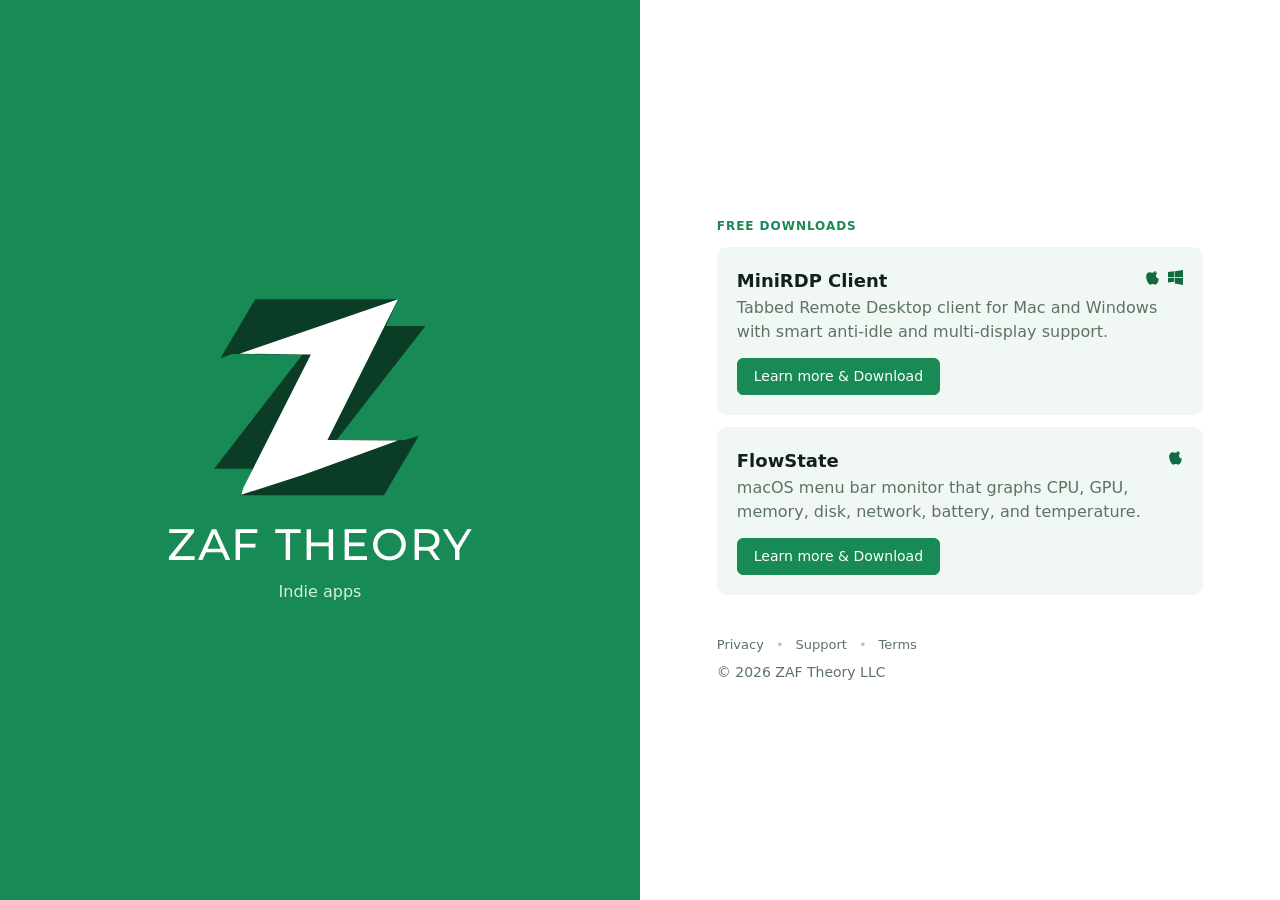
==== index.html @ 4c3cfa2a "feat: add macOS MiniRdp with dual-platform downloads and platform icons" ====
<!DOCTYPE html>
<html lang="en">
<head>
  <meta charset="utf-8">
  <meta name="viewport" content="width=device-width, initial-scale=1">
  <title>ZAF Theory</title>
  <meta name="description" content="ZAF Theory - A small app company.">
  <meta property="og:title" content="ZAF Theory">
  <meta property="og:description" content="Indie apps.">
  <meta property="og:type" content="website">
  <meta property="og:url" content="https://zaftheory.com/">
  <meta name="theme-color" content="#178a55">
  <link rel="icon" href="assets/favicon.svg" type="image/svg+xml">
  <link rel="preconnect" href="https://fonts.googleapis.com">
  <link rel="preconnect" href="https://fonts.gstatic.com" crossorigin>
  <link rel="stylesheet" href="https://fonts.googleapis.com/css2?family=Montserrat:wght@500&display=swap">
  <link rel="stylesheet" href="styles.css">
</head>
<body>
  <aside class="brand">
    <svg class="brand-mark" viewBox="0 0 530 488" aria-hidden="true">
      <polygon fill="#0b3d26" points="109,8 453,8 424,72 519,72 305,347 469,347 503,337 419,480 73,480 103,416 10,416 223,141 54,140 25,150"/>
      <polygon fill="#ffffff" points="71,139 453,8 283,347 453,348 227,430 75,479 81,461 243,141"/>
    </svg>
    <h1 class="brand-name">ZAF THEORY</h1>
    <p class="brand-tagline">Indie apps</p>
  </aside>

  <main>
    <!-- Intro: shown while games/apps are hidden. Keep, shorten, or remove once they're live. 
    <section id="intro">
      <h2 class="caption">In the works</h2>
      <p class="lead">Useful apps for useful people.</p>
      <p class="note">Nothing to download yet.</p>
    </section>
	-->
	
    <!--
      Apps: remove the "hidden" attribute to reveal this section. Copy a <li class="card"> block per app. The button href can be a
      direct file (e.g. a GitHub Releases asset) or a detail page. Use
      "btn" for downloads and "btn btn-outline" for links to a page.
    -->
	<section id="apps">
	  <h2 class="caption">Free downloads</h2>
	  <ul class="cards">
		<li class="card">
		  <div style="display: flex; align-items: center; justify-content: space-between; margin-bottom: 2px;">
		    <h3 style="margin: 0;">MiniRDP Client</h3>
		    <div style="display: flex; gap: 8px; align-items: center; color: var(--emerald-dark);">
		      <span title="macOS"><svg width="15" height="15" viewBox="0 0 170 170" fill="currentColor" aria-hidden="true"><path d="M150.37 130.25c-2.45 5.66-5.35 10.87-8.71 15.66-4.58 6.53-8.33 11.05-11.22 13.56-4.48 4.12-9.28 6.23-14.42 6.35-3.69 0-8.14-1.05-13.32-3.18-5.19-2.12-9.97-3.17-14.34-3.17-4.58 0-9.49 1.05-14.75 3.17-5.26 2.13-9.5 3.24-12.74 3.35-4.35.13-9.16-1.9-14.42-6.08-3.69-3.04-7.69-7.85-12-14.43-6.53-9.98-11.75-21.28-15.66-33.89-3.92-12.61-5.88-24.89-5.88-36.84 0-14.35 3.58-26.31 10.75-35.88 7.17-9.57 16.3-14.47 27.4-14.7 4.89 0 10.43 1.25 16.63 3.76 6.2 2.5 10.23 3.82 12.09 3.96 1.85-.14 6.09-1.52 12.72-4.13 6.64-2.61 12.29-3.76 16.95-3.46 12.61.82 22.84 5.37 30.68 13.66-10.98 6.63-16.35 15.77-16.1 27.42.27 9.13 3.7 16.85 10.29 23.16 6.59 6.31 14.52 10.01 23.8 11.1-2.4 7.29-5.27 14.42-8.62 21.39zm-29.23-112.5c0 7.18-2.61 13.8-7.83 19.86-5.22 6.06-11.76 9.87-19.62 11.43-.87-1.3-1.3-3.04-1.3-5.21 0-7.39 2.72-14.13 8.16-20.22 5.43-6.09 11.96-9.78 19.59-11.08.65 1.74 1 3.48 1 5.22z"/></svg></span>
		      <span title="Windows"><svg width="15" height="15" viewBox="0 0 88 88" fill="currentColor" aria-hidden="true"><path d="M0 12.4L35.7 7.5v33.4H0V12.4zm35.7 32.5H0v28.5l35.7-4.9V44.9zM39.6 6.9L88 0v40.9H39.6V6.9zm48.4 38H39.6v34L88 88V44.9z"/></svg></span>
		    </div>
		  </div>
		  <p>Tabbed Remote Desktop client for Mac and Windows with smart anti-idle and multi-display support.</p>
		  <a class="btn" href="/minirdp.html">Learn more & Download</a>
		</li>
		<li class="card">
		  <div style="display: flex; align-items: center; justify-content: space-between; margin-bottom: 2px;">
		    <h3 style="margin: 0;">FlowState</h3>
		    <div style="display: flex; gap: 8px; align-items: center; color: var(--emerald-dark);">
		      <span title="macOS"><svg width="15" height="15" viewBox="0 0 170 170" fill="currentColor" aria-hidden="true"><path d="M150.37 130.25c-2.45 5.66-5.35 10.87-8.71 15.66-4.58 6.53-8.33 11.05-11.22 13.56-4.48 4.12-9.28 6.23-14.42 6.35-3.69 0-8.14-1.05-13.32-3.18-5.19-2.12-9.97-3.17-14.34-3.17-4.58 0-9.49 1.05-14.75 3.17-5.26 2.13-9.5 3.24-12.74 3.35-4.35.13-9.16-1.9-14.42-6.08-3.69-3.04-7.69-7.85-12-14.43-6.53-9.98-11.75-21.28-15.66-33.89-3.92-12.61-5.88-24.89-5.88-36.84 0-14.35 3.58-26.31 10.75-35.88 7.17-9.57 16.3-14.47 27.4-14.7 4.89 0 10.43 1.25 16.63 3.76 6.2 2.5 10.23 3.82 12.09 3.96 1.85-.14 6.09-1.52 12.72-4.13 6.64-2.61 12.29-3.76 16.95-3.46 12.61.82 22.84 5.37 30.68 13.66-10.98 6.63-16.35 15.77-16.1 27.42.27 9.13 3.7 16.85 10.29 23.16 6.59 6.31 14.52 10.01 23.8 11.1-2.4 7.29-5.27 14.42-8.62 21.39zm-29.23-112.5c0 7.18-2.61 13.8-7.83 19.86-5.22 6.06-11.76 9.87-19.62 11.43-.87-1.3-1.3-3.04-1.3-5.21 0-7.39 2.72-14.13 8.16-20.22 5.43-6.09 11.96-9.78 19.59-11.08.65 1.74 1 3.48 1 5.22z"/></svg></span>
		    </div>
		  </div>
		  <p>macOS menu bar monitor that graphs CPU, GPU, memory, disk, network, battery, and temperature.</p>
		  <a class="btn" href="/flowstate.html">Learn more & Download</a>
		</li>
	  </ul>
	</section>
    <!-- Games: remove the "hidden" attribute to reveal this section. -->
    <section id="games" hidden>
      <h2 class="caption">Games</h2>
      <ul class="cards">
        <li class="card">
          <h3>Game title</h3>
          <p>Short description</p>
          <a class="btn" href="#">Wishlist on Steam</a>
        </li>
      </ul>
    </section>

    <footer>
      <nav class="footer-links">
        <a href="/privacy.html">Privacy</a>
        <span class="sep">&bull;</span>
        <a href="/support.html">Support</a>
        <span class="sep">&bull;</span>
        <a href="/terms.html">Terms</a>
      </nav>
      <p>&copy; 2026 ZAF Theory LLC</p>
    </footer>
  </main>
</body>
</html>
---- styles.css ----
:root {
  --emerald: #178a55;
  --emerald-dark: #116b41;
  --emerald-deep: #0b3d26;
  --emerald-tint: #f1f8f4;
  --on-emerald: #ffffff;
  --on-emerald-muted: #d3f0e0;
  --bg: #ffffff;
  --text: #12201a;
  --text-muted: #5d7267;
  --font-body: system-ui, -apple-system, "Segoe UI", Roboto, sans-serif;
  --font-brand: "Montserrat", var(--font-body);
}

*,
*::before,
*::after {
  box-sizing: border-box;
}

body {
  margin: 0;
  min-height: 100vh;
  display: grid;
  grid-template-columns: minmax(0, 1fr) minmax(0, 1fr);
  align-items: start;
  background: var(--bg);
  color: var(--text);
  font-family: var(--font-body);
  font-size: 16px;
  line-height: 1.5;
}

/* Brand panel */

.brand {
  background: var(--emerald);
  color: var(--on-emerald);
  display: flex;
  flex-direction: column;
  align-items: center;
  justify-content: center;
  text-align: center;
  padding: 48px 24px;
  position: sticky;
  top: 0;
  height: 100vh;
  max-height: 100vh;
  align-self: start;
  box-sizing: border-box;
}

.brand-mark {
  width: min(220px, 40vw);
  height: auto;
}

.brand-name {
  margin: 24px 0 0;
  font-family: var(--font-brand);
  font-weight: 500;
  font-size: clamp(28px, 3.4vw, 44px);
  letter-spacing: 0.04em;
  line-height: 1.05;
}

.brand-tagline {
  margin: 12px 0 0;
  color: var(--on-emerald-muted);
}

/* Content */

main {
  display: flex;
  flex-direction: column;
  justify-content: center;
  gap: 40px;
  padding: 48px clamp(24px, 6vw, 80px);
  max-width: 640px;
  width: 100%;
  min-height: 100vh;
  box-sizing: border-box;
}

section[hidden] {
  display: none;
}

.caption {
  margin: 0 0 12px;
  font-size: 12px;
  font-weight: 600;
  letter-spacing: 0.08em;
  text-transform: uppercase;
  color: var(--emerald);
}

.lead {
  margin: 0;
  font-size: clamp(22px, 2.4vw, 30px);
  font-weight: 600;
  line-height: 1.25;
}

.note {
  margin: 12px 0 0;
  color: var(--text-muted);
}

.cards {
  display: grid;
  gap: 12px;
  margin: 0;
  padding: 0;
  list-style: none;
}

.card {
  background: var(--emerald-tint);
  border-radius: 10px;
  padding: 20px;
}

.card h3 {
  margin: 0;
  font-size: 18px;
  font-weight: 600;
}

.card p {
  margin: 2px 0 14px;
  color: var(--text-muted);
}

.btn {
  display: inline-block;
  padding: 7px 16px;
  border: 1px solid var(--emerald);
  border-radius: 6px;
  background: var(--emerald);
  color: var(--on-emerald);
  font-size: 14px;
  text-decoration: none;
}

.btn:hover {
  background: var(--emerald-dark);
  border-color: var(--emerald-dark);
}

.btn-outline {
  background: transparent;
  color: var(--emerald-dark);
}

.btn-outline:hover {
  background: var(--emerald);
  color: var(--on-emerald);
}

a:focus-visible {
  outline: 2px solid var(--emerald-deep);
  outline-offset: 2px;
}

footer {
  font-size: 14px;
  color: var(--text-muted);
}

footer p {
  margin: 0;
}

footer a {
  color: var(--emerald-dark);
}

/* Document & Subpage Layouts */

.page-content,
.product-page {
  display: flex;
  flex-direction: column;
  justify-content: flex-start;
  gap: 28px;
  min-height: 100vh;
}


.back-link {
  display: inline-flex;
  align-items: center;
  gap: 6px;
  color: var(--text-muted);
  text-decoration: none;
  font-size: 14px;
  font-weight: 500;
  transition: color 0.15s ease;
  margin-bottom: 12px;
}

.back-link:hover {
  color: var(--emerald);
}

.badge {
  display: inline-block;
  background: var(--emerald-tint);
  color: var(--emerald-dark);
  font-size: 13px;
  font-weight: 600;
  padding: 4px 10px;
  border-radius: 4px;
  margin-bottom: 10px;
}

.action-box {
  background: var(--emerald-tint);
  border: 1px solid #d3e8dc;
  padding: 24px;
  border-radius: 8px;
  display: flex;
  flex-direction: column;
  gap: 12px;
}

.legal-section {
  display: flex;
  flex-direction: column;
  gap: 8px;
}

.legal-section h3 {
  margin: 0;
  font-size: 18px;
  font-weight: 600;
  color: var(--text);
}

.legal-section p, .legal-section ul {
  margin: 0;
  color: var(--text-muted);
  line-height: 1.6;
}

.legal-section ul {
  padding-left: 20px;
  display: flex;
  flex-direction: column;
  gap: 6px;
}

.legal-section strong {
  color: var(--text);
}

.footer-links {
  display: flex;
  gap: 12px;
  align-items: center;
  margin-bottom: 8px;
  font-size: 13px;
}

.footer-links a {
  color: var(--text-muted);
  text-decoration: none;
}

.footer-links a:hover {
  color: var(--emerald-dark);
  text-decoration: underline;
}

.footer-links .sep {
  color: #c0c0c0;
  user-select: none;
}

/* 404 */

.notfound {
  grid-template-columns: minmax(0, 1fr);
}

.notfound .btn {
  margin-top: 28px;
  background: var(--on-emerald);
  border-color: var(--on-emerald);
  color: var(--emerald-dark);
}

@media (max-width: 720px) {
  body {
    grid-template-columns: minmax(0, 1fr);
    grid-template-rows: auto 1fr;
    align-items: stretch;
  }

  .brand {
    position: static;
    height: auto;
    max-height: none;
    align-self: auto;
    padding: 40px 24px;
  }

  .brand-mark {
    width: 120px;
  }

  .notfound {
    grid-template-rows: 1fr;
  }

  main,
  .page-content,
  .product-page {
    justify-content: flex-start;
    padding: 32px 20px;
    max-width: none;
    min-height: auto;
  }
}
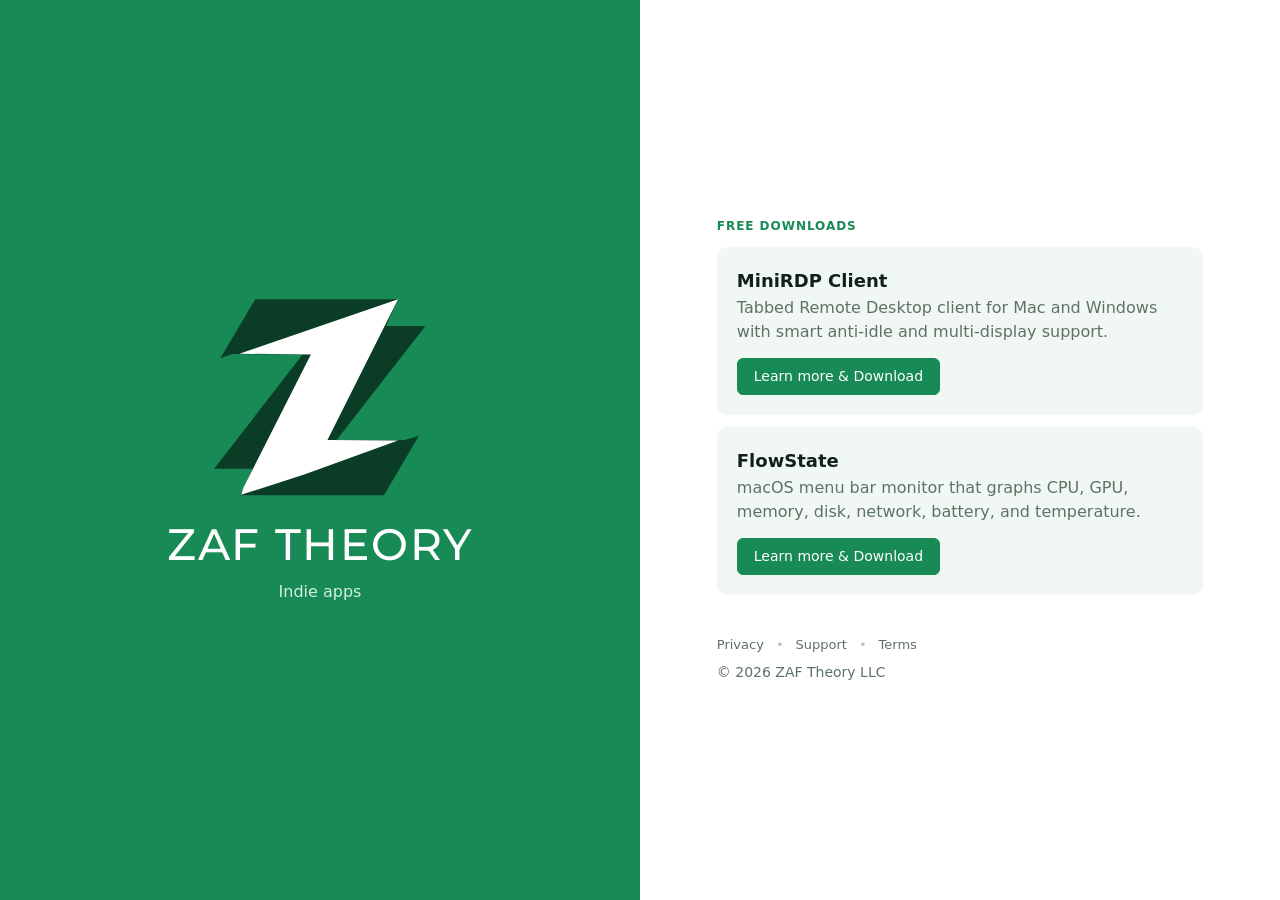
==== commit 33960e9a: "refactor: remove platform logo SVGs in favor of clean typography" ====
--- a/index.html
+++ b/index.html
@@ -44,23 +44,12 @@
 	  <h2 class="caption">Free downloads</h2>
 	  <ul class="cards">
 		<li class="card">
-		  <div style="display: flex; align-items: center; justify-content: space-between; margin-bottom: 2px;">
-		    <h3 style="margin: 0;">MiniRDP Client</h3>
-		    <div style="display: flex; gap: 8px; align-items: center; color: var(--emerald-dark);">
-		      <span title="macOS"><svg width="15" height="15" viewBox="0 0 170 170" fill="currentColor" aria-hidden="true"><path d="M150.37 130.25c-2.45 5.66-5.35 10.87-8.71 15.66-4.58 6.53-8.33 11.05-11.22 13.56-4.48 4.12-9.28 6.23-14.42 6.35-3.69 0-8.14-1.05-13.32-3.18-5.19-2.12-9.97-3.17-14.34-3.17-4.58 0-9.49 1.05-14.75 3.17-5.26 2.13-9.5 3.24-12.74 3.35-4.35.13-9.16-1.9-14.42-6.08-3.69-3.04-7.69-7.85-12-14.43-6.53-9.98-11.75-21.28-15.66-33.89-3.92-12.61-5.88-24.89-5.88-36.84 0-14.35 3.58-26.31 10.75-35.88 7.17-9.57 16.3-14.47 27.4-14.7 4.89 0 10.43 1.25 16.63 3.76 6.2 2.5 10.23 3.82 12.09 3.96 1.85-.14 6.09-1.52 12.72-4.13 6.64-2.61 12.29-3.76 16.95-3.46 12.61.82 22.84 5.37 30.68 13.66-10.98 6.63-16.35 15.77-16.1 27.42.27 9.13 3.7 16.85 10.29 23.16 6.59 6.31 14.52 10.01 23.8 11.1-2.4 7.29-5.27 14.42-8.62 21.39zm-29.23-112.5c0 7.18-2.61 13.8-7.83 19.86-5.22 6.06-11.76 9.87-19.62 11.43-.87-1.3-1.3-3.04-1.3-5.21 0-7.39 2.72-14.13 8.16-20.22 5.43-6.09 11.96-9.78 19.59-11.08.65 1.74 1 3.48 1 5.22z"/></svg></span>
-		      <span title="Windows"><svg width="15" height="15" viewBox="0 0 88 88" fill="currentColor" aria-hidden="true"><path d="M0 12.4L35.7 7.5v33.4H0V12.4zm35.7 32.5H0v28.5l35.7-4.9V44.9zM39.6 6.9L88 0v40.9H39.6V6.9zm48.4 38H39.6v34L88 88V44.9z"/></svg></span>
-		    </div>
-		  </div>
+		  <h3>MiniRDP Client</h3>
 		  <p>Tabbed Remote Desktop client for Mac and Windows with smart anti-idle and multi-display support.</p>
 		  <a class="btn" href="/minirdp.html">Learn more & Download</a>
 		</li>
 		<li class="card">
-		  <div style="display: flex; align-items: center; justify-content: space-between; margin-bottom: 2px;">
-		    <h3 style="margin: 0;">FlowState</h3>
-		    <div style="display: flex; gap: 8px; align-items: center; color: var(--emerald-dark);">
-		      <span title="macOS"><svg width="15" height="15" viewBox="0 0 170 170" fill="currentColor" aria-hidden="true"><path d="M150.37 130.25c-2.45 5.66-5.35 10.87-8.71 15.66-4.58 6.53-8.33 11.05-11.22 13.56-4.48 4.12-9.28 6.23-14.42 6.35-3.69 0-8.14-1.05-13.32-3.18-5.19-2.12-9.97-3.17-14.34-3.17-4.58 0-9.49 1.05-14.75 3.17-5.26 2.13-9.5 3.24-12.74 3.35-4.35.13-9.16-1.9-14.42-6.08-3.69-3.04-7.69-7.85-12-14.43-6.53-9.98-11.75-21.28-15.66-33.89-3.92-12.61-5.88-24.89-5.88-36.84 0-14.35 3.58-26.31 10.75-35.88 7.17-9.57 16.3-14.47 27.4-14.7 4.89 0 10.43 1.25 16.63 3.76 6.2 2.5 10.23 3.82 12.09 3.96 1.85-.14 6.09-1.52 12.72-4.13 6.64-2.61 12.29-3.76 16.95-3.46 12.61.82 22.84 5.37 30.68 13.66-10.98 6.63-16.35 15.77-16.1 27.42.27 9.13 3.7 16.85 10.29 23.16 6.59 6.31 14.52 10.01 23.8 11.1-2.4 7.29-5.27 14.42-8.62 21.39zm-29.23-112.5c0 7.18-2.61 13.8-7.83 19.86-5.22 6.06-11.76 9.87-19.62 11.43-.87-1.3-1.3-3.04-1.3-5.21 0-7.39 2.72-14.13 8.16-20.22 5.43-6.09 11.96-9.78 19.59-11.08.65 1.74 1 3.48 1 5.22z"/></svg></span>
-		    </div>
-		  </div>
+		  <h3>FlowState</h3>
 		  <p>macOS menu bar monitor that graphs CPU, GPU, memory, disk, network, battery, and temperature.</p>
 		  <a class="btn" href="/flowstate.html">Learn more & Download</a>
 		</li>
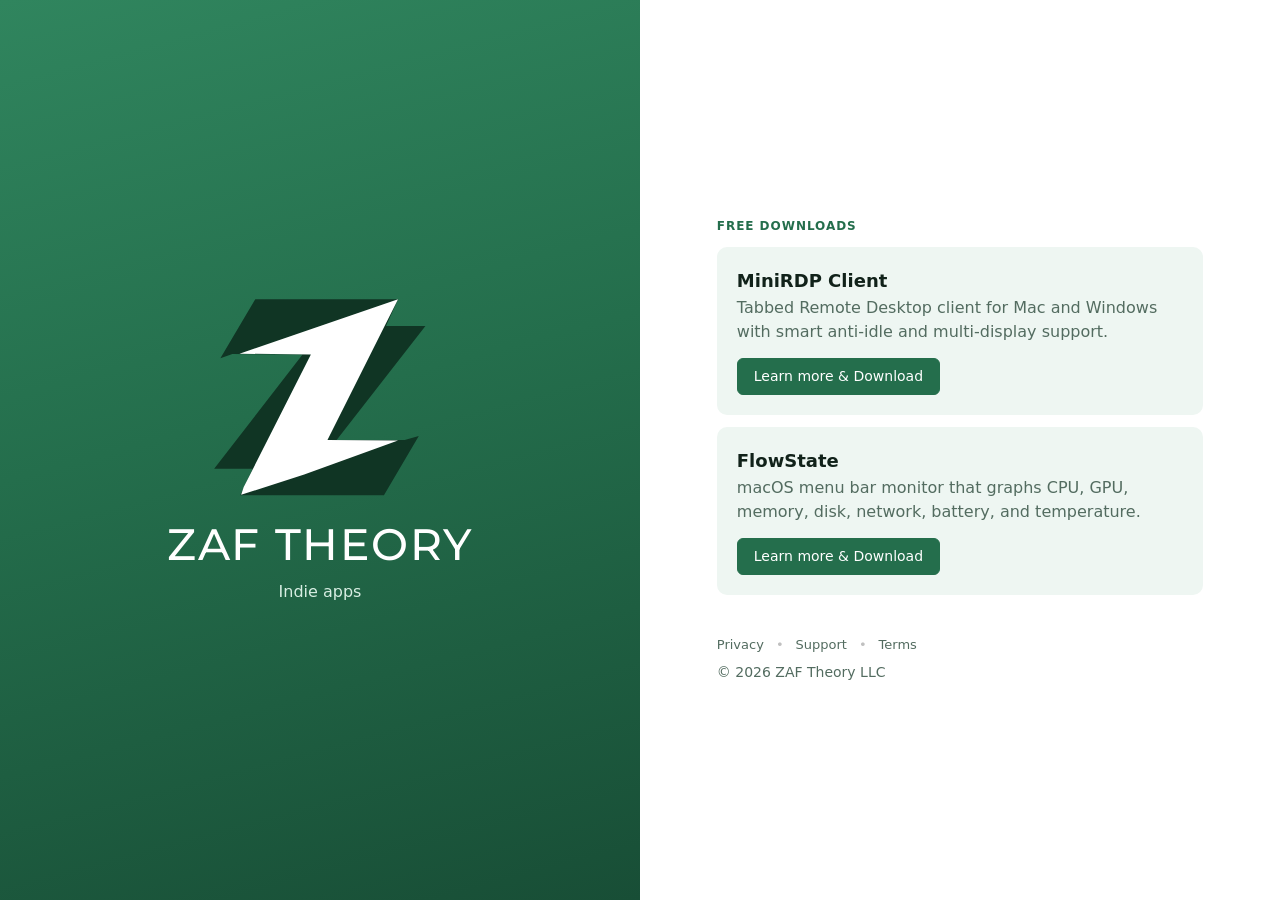
==== commit cc58578d: "Update brand palette to Oak Green Metallic Neo, redesign FlowState download card, and add MiniRDP sc" ====
--- a/index.html
+++ b/index.html
@@ -9,7 +9,7 @@
   <meta property="og:description" content="Indie apps.">
   <meta property="og:type" content="website">
   <meta property="og:url" content="https://zaftheory.com/">
-  <meta name="theme-color" content="#178a55">
+  <meta name="theme-color" content="#246e4c">
   <link rel="icon" href="assets/favicon.svg" type="image/svg+xml">
   <link rel="preconnect" href="https://fonts.googleapis.com">
   <link rel="preconnect" href="https://fonts.gstatic.com" crossorigin>
@@ -19,7 +19,7 @@
 <body>
   <aside class="brand">
     <svg class="brand-mark" viewBox="0 0 530 488" aria-hidden="true">
-      <polygon fill="#0b3d26" points="109,8 453,8 424,72 519,72 305,347 469,347 503,337 419,480 73,480 103,416 10,416 223,141 54,140 25,150"/>
+      <polygon fill="#103524" points="109,8 453,8 424,72 519,72 305,347 469,347 503,337 419,480 73,480 103,416 10,416 223,141 54,140 25,150"/>
       <polygon fill="#ffffff" points="71,139 453,8 283,347 453,348 227,430 75,479 81,461 243,141"/>
     </svg>
     <h1 class="brand-name">ZAF THEORY</h1>
--- a/styles.css
+++ b/styles.css
@@ -1,13 +1,15 @@
 :root {
-  --emerald: #178a55;
-  --emerald-dark: #116b41;
-  --emerald-deep: #0b3d26;
-  --emerald-tint: #f1f8f4;
+  /* Porsche Oak Green Metallic Neo (Lifted & Sunlit) */
+  --emerald: #246e4c;
+  --emerald-dark: #1b553a;
+  --emerald-deep: #103524;
+  --emerald-tint: #eef6f2;
+  --emerald-border: #c6ded2;
   --on-emerald: #ffffff;
-  --on-emerald-muted: #d3f0e0;
+  --on-emerald-muted: #d8eee3;
   --bg: #ffffff;
-  --text: #12201a;
-  --text-muted: #5d7267;
+  --text: #11221a;
+  --text-muted: #536c60;
   --font-body: system-ui, -apple-system, "Segoe UI", Roboto, sans-serif;
   --font-brand: "Montserrat", var(--font-body);
 }
@@ -35,6 +37,7 @@
 
 .brand {
   background: var(--emerald);
+  background: linear-gradient(165deg, #30855e 0%, #246e4c 45%, #184e36 100%);
   color: var(--on-emerald);
   display: flex;
   flex-direction: column;
@@ -218,7 +221,7 @@
 
 .action-box {
   background: var(--emerald-tint);
-  border: 1px solid #d3e8dc;
+  border: 1px solid var(--emerald-border, #d2ded7);
   padding: 24px;
   border-radius: 8px;
   display: flex;
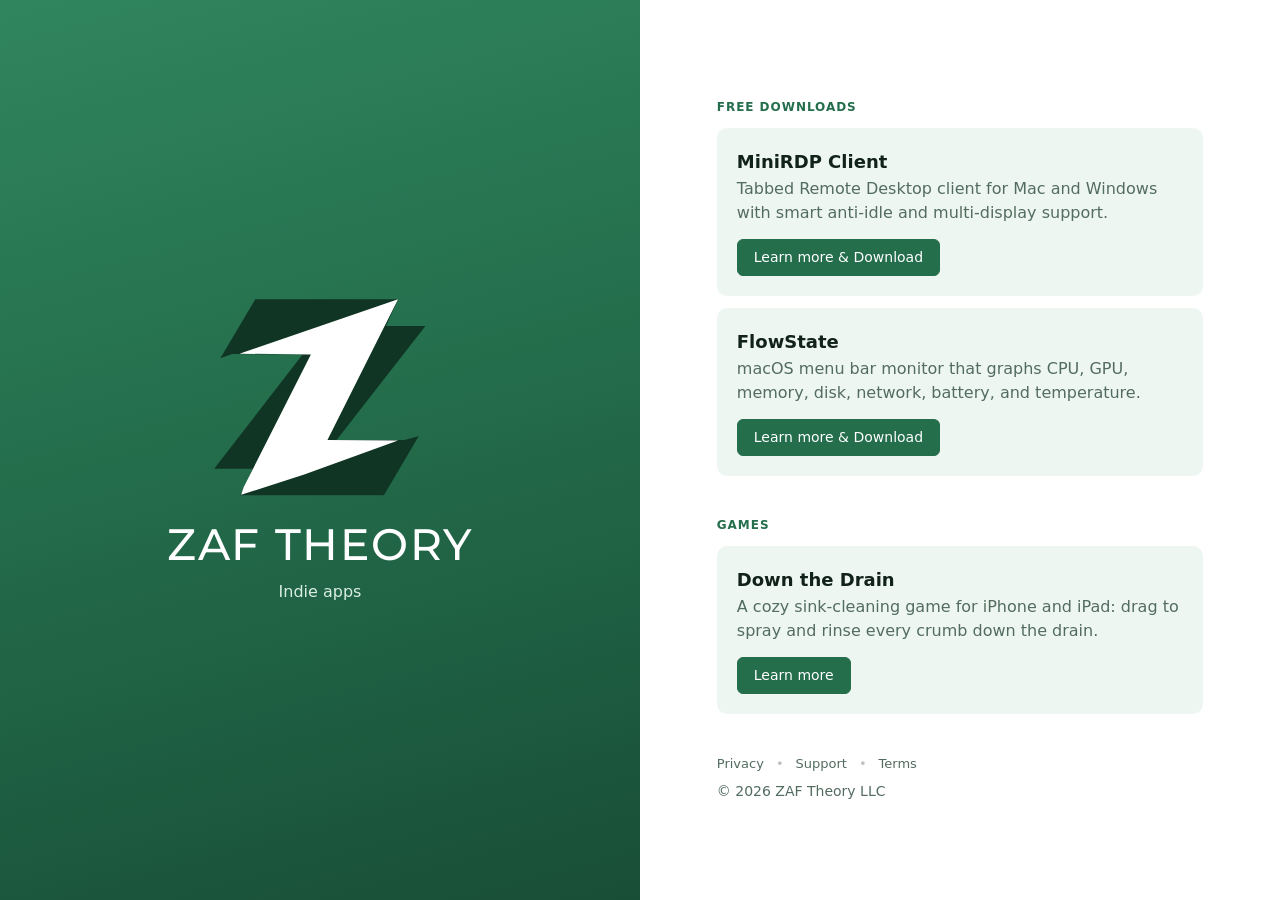
==== commit f3c9367c: "Down the Drain page, and its card under Games on the home page The game's page in the style of the o" ====
--- a/index.html
+++ b/index.html
@@ -55,14 +55,13 @@
 		</li>
 	  </ul>
 	</section>
-    <!-- Games: remove the "hidden" attribute to reveal this section. -->
-    <section id="games" hidden>
+    <section id="games">
       <h2 class="caption">Games</h2>
       <ul class="cards">
         <li class="card">
-          <h3>Game title</h3>
-          <p>Short description</p>
-          <a class="btn" href="#">Wishlist on Steam</a>
+          <h3>Down the Drain</h3>
+          <p>A cozy sink-cleaning game for iPhone and iPad: drag to spray and rinse every crumb down the drain.</p>
+          <a class="btn" href="/downthedrain.html">Learn more</a>
         </li>
       </ul>
     </section>
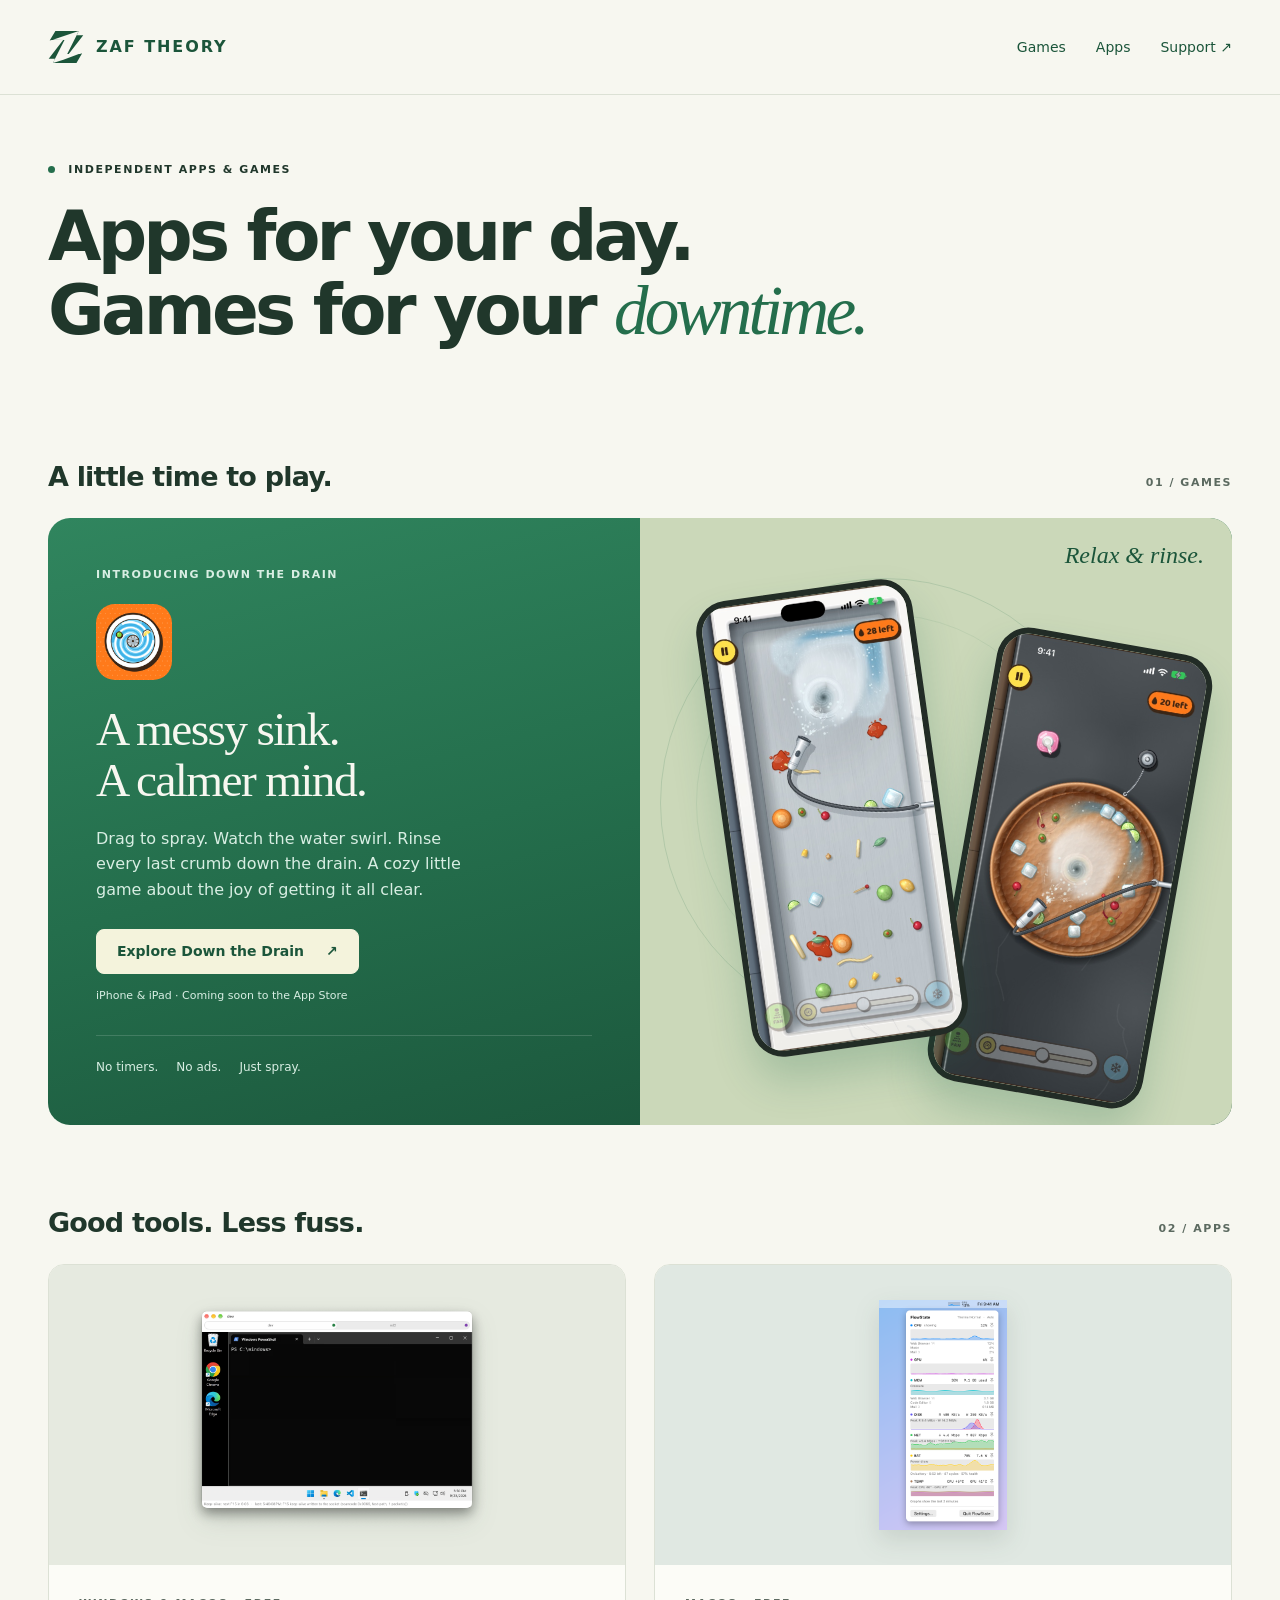
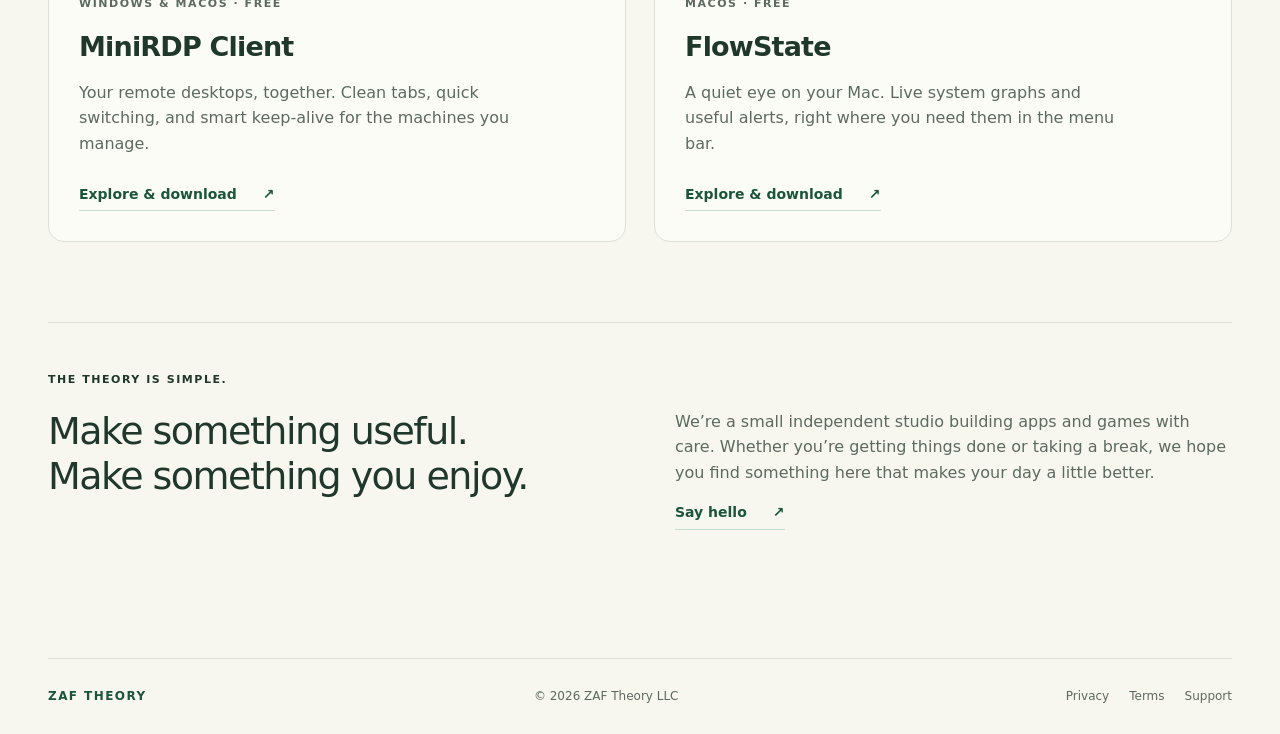
==== commit b176af95: "Redesign site and feature Down the Drain" ====
--- a/index.html
+++ b/index.html
@@ -1,81 +1,76 @@
 <!DOCTYPE html>
 <html lang="en">
 <head>
-  <meta charset="utf-8">
-  <meta name="viewport" content="width=device-width, initial-scale=1">
-  <title>ZAF Theory</title>
-  <meta name="description" content="ZAF Theory - A small app company.">
-  <meta property="og:title" content="ZAF Theory">
-  <meta property="og:description" content="Indie apps.">
-  <meta property="og:type" content="website">
-  <meta property="og:url" content="https://zaftheory.com/">
-  <meta name="theme-color" content="#246e4c">
-  <link rel="icon" href="assets/favicon.svg" type="image/svg+xml">
-  <link rel="preconnect" href="https://fonts.googleapis.com">
-  <link rel="preconnect" href="https://fonts.gstatic.com" crossorigin>
-  <link rel="stylesheet" href="https://fonts.googleapis.com/css2?family=Montserrat:wght@500&display=swap">
-  <link rel="stylesheet" href="styles.css">
+<meta charset="utf-8">
+<meta name="viewport" content="width=device-width, initial-scale=1">
+<title>ZAF Theory — Apps for your day. Games for your downtime.</title>
+<meta name="description" content="Independent apps and games from ZAF Theory. Discover Down the Drain, MiniRDP Client, and FlowState.">
+<meta property="og:title" content="ZAF Theory — Independent apps & games">
+<meta property="og:description" content="Apps for your day. Games for your downtime.">
+<meta property="og:type" content="website">
+<meta property="og:url" content="https://zaftheory.com/">
+<meta name="theme-color" content="#246e4c">
+<link rel="icon" href="assets/favicon.svg" type="image/svg+xml">
+<link rel="stylesheet" href="styles.css">
 </head>
-<body>
-  <aside class="brand">
-    <svg class="brand-mark" viewBox="0 0 530 488" aria-hidden="true">
-      <polygon fill="#103524" points="109,8 453,8 424,72 519,72 305,347 469,347 503,337 419,480 73,480 103,416 10,416 223,141 54,140 25,150"/>
-      <polygon fill="#ffffff" points="71,139 453,8 283,347 453,348 227,430 75,479 81,461 243,141"/>
-    </svg>
-    <h1 class="brand-name">ZAF THEORY</h1>
-    <p class="brand-tagline">Indie apps</p>
-  </aside>
-
-  <main>
-    <!-- Intro: shown while games/apps are hidden. Keep, shorten, or remove once they're live. 
-    <section id="intro">
-      <h2 class="caption">In the works</h2>
-      <p class="lead">Useful apps for useful people.</p>
-      <p class="note">Nothing to download yet.</p>
-    </section>
-	-->
-	
-    <!--
-      Apps: remove the "hidden" attribute to reveal this section. Copy a <li class="card"> block per app. The button href can be a
-      direct file (e.g. a GitHub Releases asset) or a detail page. Use
-      "btn" for downloads and "btn btn-outline" for links to a page.
-    -->
-	<section id="apps">
-	  <h2 class="caption">Free downloads</h2>
-	  <ul class="cards">
-		<li class="card">
-		  <h3>MiniRDP Client</h3>
-		  <p>Tabbed Remote Desktop client for Mac and Windows with smart anti-idle and multi-display support.</p>
-		  <a class="btn" href="/minirdp.html">Learn more & Download</a>
-		</li>
-		<li class="card">
-		  <h3>FlowState</h3>
-		  <p>macOS menu bar monitor that graphs CPU, GPU, memory, disk, network, battery, and temperature.</p>
-		  <a class="btn" href="/flowstate.html">Learn more & Download</a>
-		</li>
-	  </ul>
-	</section>
-    <section id="games">
-      <h2 class="caption">Games</h2>
-      <ul class="cards">
-        <li class="card">
-          <h3>Down the Drain</h3>
-          <p>A cozy sink-cleaning game for iPhone and iPad: drag to spray and rinse every crumb down the drain.</p>
-          <a class="btn" href="/downthedrain.html">Learn more</a>
-        </li>
-      </ul>
-    </section>
-
-    <footer>
-      <nav class="footer-links">
-        <a href="/privacy.html">Privacy</a>
-        <span class="sep">&bull;</span>
-        <a href="/support.html">Support</a>
-        <span class="sep">&bull;</span>
-        <a href="/terms.html">Terms</a>
-      </nav>
-      <p>&copy; 2026 ZAF Theory LLC</p>
-    </footer>
-  </main>
-</body>
-</html>
+<body class="home-page">
+<a class="skip-link" href="#main">Skip to content</a>
+<header class="site-header">
+<a class="site-brand" href="/" aria-label="ZAF Theory home"><svg viewBox="0 0 530 488" aria-hidden="true"><polygon fill="currentColor" points="109,8 453,8 424,72 519,72 305,347 469,347 503,337 419,480 73,480 103,416 10,416 223,141 54,140 25,150"/><polygon fill="#f7f7f0" points="71,139 453,8 283,347 453,348 227,430 75,479 81,461 243,141"/></svg><span>ZAF THEORY</span></a>
+<nav aria-label="Main navigation"><a href="/#games">Games</a><a href="/#apps">Apps</a><a href="/support.html">Support <span aria-hidden="true">↗</span></a>
+</nav>
+</header>
+<main id="main" class="home-content">
+<section class="studio-intro" aria-labelledby="intro-title">
+<p class="eyebrow"><span class="status-dot"></span> Independent apps &amp; games</p>
+<h1 id="intro-title">Apps for your day.<br>Games for your <em>downtime.</em></h1>
+</section>
+<section id="games" aria-labelledby="games-title">
+<div class="section-heading">
+<h2 id="games-title">A little time to play.</h2><span class="eyebrow">01 / Games</span>
+</div>
+<article class="featured-game">
+<div class="featured-copy">
+<p class="eyebrow">Introducing Down the Drain</p><img class="game-icon" src="assets/downthedrain/icon.png" alt="" width="76" height="76">
+<h3>A messy sink.<br>A calmer mind.</h3>
+<p>Drag to spray. Watch the water swirl. Rinse every last crumb down the drain. A cozy little game about the joy of getting it all clear.</p><a class="btn btn-light" href="/downthedrain.html">Explore Down the Drain <span aria-hidden="true">↗</span></a>
+<p class="availability">iPhone &amp; iPad · Coming soon to the App Store</p>
+<div class="game-promises"><span>No timers.</span><span>No ads.</span><span>Just spray.</span>
+</div>
+</div>
+<a class="featured-art" href="/downthedrain.html" aria-label="Explore Down the Drain"><span class="art-orbit" aria-hidden="true"></span><img class="phone phone-back" src="assets/downthedrain/bar-sink.jpg" alt="" width="600" height="1304"><img class="phone phone-front" src="assets/downthedrain/kitchen.jpg" alt="Down the Drain gameplay: water carries colorful scraps toward the kitchen sink drain" width="600" height="1304"><span class="art-label" aria-hidden="true">Relax &amp; rinse.</span></a>
+</article>
+</section>
+<section id="apps" aria-labelledby="apps-title">
+<div class="section-heading">
+<h2 id="apps-title">Good tools. Less fuss.</h2><span class="eyebrow">02 / Apps</span>
+</div>
+<div class="app-grid">
+<article class="app-card"><a class="app-preview rdp-preview" href="/minirdp.html" aria-label="Explore MiniRDP Client"><img src="assets/minirdp/tabbed-sessions.png" alt="MiniRDP Client with multiple remote desktops organized in tabs" loading="lazy"></a>
+<div class="app-card-copy">
+<p class="eyebrow">Windows &amp; macOS · Free</p>
+<h3>MiniRDP Client</h3>
+<p>Your remote desktops, together. Clean tabs, quick switching, and smart keep-alive for the machines you manage.</p><a class="text-link" href="/minirdp.html">Explore &amp; download <span aria-hidden="true">↗</span></a>
+</div>
+</article>
+<article class="app-card"><a class="app-preview flow-preview" href="/flowstate.html" aria-label="Explore FlowState"><img src="assets/flowstate/everyday-light.png" alt="FlowState menu bar monitor with graphs for CPU, memory, network, and battery" loading="lazy"></a>
+<div class="app-card-copy">
+<p class="eyebrow">macOS · Free</p>
+<h3>FlowState</h3>
+<p>A quiet eye on your Mac. Live system graphs and useful alerts, right where you need them in the menu bar.</p><a class="text-link" href="/flowstate.html">Explore &amp; download <span aria-hidden="true">↗</span></a>
+</div>
+</article>
+</div>
+</section>
+<section class="studio-note" aria-labelledby="studio-title">
+<p class="eyebrow">The theory is simple.</p>
+<h2 id="studio-title">Make something useful.<br>Make something you enjoy.</h2>
+<p>We’re a small independent studio building apps and games with care. Whether you’re getting things done or taking a break, we hope you find something here that makes your day a little better.</p><a class="text-link" href="/support.html">Say hello <span aria-hidden="true">↗</span></a>
+</section>
+<footer class="site-footer"><a class="footer-wordmark" href="/">ZAF THEORY</a>
+<p>© 2026 ZAF Theory LLC</p>
+<nav class="footer-links" aria-label="Footer"><a href="/privacy.html">Privacy</a><a href="/terms.html">Terms</a><a href="/support.html">Support</a>
+</nav>
+</footer>
+</main>
+</body></html>
--- a/styles.css
+++ b/styles.css
@@ -1,329 +1,1107 @@
 :root {
-  /* Porsche Oak Green Metallic Neo (Lifted & Sunlit) */
-  --emerald: #246e4c;
-  --emerald-dark: #1b553a;
-  --emerald-deep: #103524;
-  --emerald-tint: #eef6f2;
-  --emerald-border: #c6ded2;
-  --on-emerald: #ffffff;
-  --on-emerald-muted: #d8eee3;
-  --bg: #ffffff;
-  --text: #11221a;
-  --text-muted: #536c60;
-  --font-body: system-ui, -apple-system, "Segoe UI", Roboto, sans-serif;
-  --font-brand: "Montserrat", var(--font-body);
-}
-
-*,
-*::before,
-*::after {
-  box-sizing: border-box;
+  --emerald:#246e4c;
+  --emerald-dark:#1b553a;
+  --emerald-deep:#103524;
+  --emerald-tint:#eef6f2;
+  --emerald-border:#c6ded2;
+  --on-emerald:#fff;
+  --bg:#f7f7f0;
+  --text:#20372b;
+  --text-muted:#5c6a60;
+  --line:#dce1d5;
+  --font-body:"Segoe UI",system-ui,-apple-system,sans-serif;
+}
+
+*,*::before,*::after {
+  box-sizing:border-box;
+}
+
+html {
+  scroll-behavior:smooth;
+  scroll-padding-top:30px;
 }
 
 body {
-  margin: 0;
-  min-height: 100vh;
-  display: grid;
-  grid-template-columns: minmax(0, 1fr) minmax(0, 1fr);
-  align-items: start;
-  background: var(--bg);
-  color: var(--text);
-  font-family: var(--font-body);
-  font-size: 16px;
-  line-height: 1.5;
-}
-
-/* Brand panel */
-
-.brand {
-  background: var(--emerald);
-  background: linear-gradient(165deg, #30855e 0%, #246e4c 45%, #184e36 100%);
-  color: var(--on-emerald);
-  display: flex;
-  flex-direction: column;
-  align-items: center;
-  justify-content: center;
-  text-align: center;
-  padding: 48px 24px;
-  position: sticky;
-  top: 0;
-  height: 100vh;
-  max-height: 100vh;
-  align-self: start;
-  box-sizing: border-box;
-}
-
-.brand-mark {
-  width: min(220px, 40vw);
-  height: auto;
-}
-
-.brand-name {
-  margin: 24px 0 0;
-  font-family: var(--font-brand);
-  font-weight: 500;
-  font-size: clamp(28px, 3.4vw, 44px);
-  letter-spacing: 0.04em;
-  line-height: 1.05;
-}
-
-.brand-tagline {
-  margin: 12px 0 0;
-  color: var(--on-emerald-muted);
-}
-
-/* Content */
+  margin:0;
+  background:var(--bg);
+  color:var(--text);
+  font:16px/1.6 var(--font-body);
+}
+
+img {
+  max-width:100%;
+}
+
+a {
+  color:var(--emerald-dark);
+  text-underline-offset:4px;
+}
+
+a:focus-visible,summary:focus-visible {
+  outline:3px solid #b66828;
+  outline-offset:5px;
+}
+
+::selection {
+  background:#d4e3cb;
+  color:#103524;
+}
+
+section[hidden] {
+  display:none;
+}
+
+h1,h2,h3,p {
+  margin-top:0;
+}
+
+.skip-link {
+  position:absolute;
+  top:-100px;
+  left:20px;
+  padding:12px 20px;
+  z-index:10;
+  background:var(--emerald);
+  color:white;
+}
+
+.skip-link:focus {
+  top:12px;
+}
+
+.site-header {
+  max-width:1280px;
+  margin:auto;
+  padding:29px 48px;
+  display:flex;
+  align-items:center;
+  justify-content:space-between;
+  gap:24px;
+  border-bottom:1px solid var(--line);
+}
+
+.site-brand {
+  display:inline-flex;
+  align-items:center;
+  gap:12px;
+  text-decoration:none;
+  color:var(--emerald-dark);
+}
+
+.site-brand svg {
+  width:36px;
+  height:36px;
+}
+
+.site-brand span,.footer-wordmark {
+  font-size:16px;
+  font-weight:750;
+  letter-spacing:.12em;
+}
+
+.site-header nav {
+  display:flex;
+  gap:30px;
+}
+
+.site-header nav a {
+  font-size:14px;
+  text-decoration:none;
+}
+
+.site-header nav a:hover {
+  text-decoration:underline;
+}
 
 main {
-  display: flex;
-  flex-direction: column;
-  justify-content: center;
-  gap: 40px;
-  padding: 48px clamp(24px, 6vw, 80px);
-  max-width: 640px;
-  width: 100%;
-  min-height: 100vh;
-  box-sizing: border-box;
-}
-
-section[hidden] {
-  display: none;
+  width:min(100% - 96px,1184px);
+  margin:auto;
+}
+
+.home-content {
+  display:flex;
+  flex-direction:column;
+  gap:80px;
+}
+
+.studio-intro {
+  padding-top:66px;
+}
+
+.eyebrow,.caption {
+  font-size:11px;
+  letter-spacing:.14em;
+  text-transform:uppercase;
+  font-weight:650;
+}
+
+.eyebrow {
+  margin:0 0 20px;
+}
+
+.status-dot {
+  display:inline-block;
+  width:7px;
+  height:7px;
+  background:var(--emerald);
+  border-radius:50%;
+  margin-right:8px;
+}
+
+.studio-intro h1 {
+  font-size:clamp(42px,5.4vw,74px);
+  line-height:1.08;
+  font-weight:550;
+  letter-spacing:-.055em;
+  margin:0 0 30px;
+}
+
+.studio-intro h1 em {
+  font-family:Georgia,serif;
+  font-weight:400;
+  color:var(--emerald);
+}
+
+.intro-bottom {
+  display:flex;
+  justify-content:space-between;
+  gap:24px;
+  align-items:end;
+}
+
+.intro-bottom p {
+  color:var(--text-muted);
+  margin:0;
+  font-size:17px;
+}
+
+.text-link {
+  display:inline-flex;
+  gap:26px;
+  align-items:center;
+  text-decoration:none;
+  font-size:14px;
+  font-weight:650;
+  padding-bottom:5px;
+  border-bottom:1px solid var(--emerald-border);
+}
+
+.text-link:hover {
+  border-color:var(--emerald);
+}
+
+.text-link span,.btn span {
+  transition:transform .2s;
+}
+
+.text-link:hover span,.btn:hover span {
+  transform:translate(2px,-2px);
+}
+
+.section-heading {
+  display:flex;
+  justify-content:space-between;
+  align-items:baseline;
+  gap:20px;
+  margin-bottom:24px;
+}
+
+.section-heading h2 {
+  font-size:27px;
+  line-height:1.3;
+  letter-spacing:-.03em;
+  font-weight:550;
+  margin:0;
+}
+
+.section-heading .eyebrow {
+  margin:0;
+  color:var(--text-muted);
+  white-space:nowrap;
+}
+
+.featured-game {
+  display:grid;
+  grid-template-columns:1fr 1fr;
+  background:linear-gradient(165deg, #30855e 0%, #246e4c 45%, #184e36 100%);
+  border-radius:22px;
+  overflow:hidden;
+  color:#f7f7f0;
+}
+
+.featured-copy {
+  padding:48px;
+  display:flex;
+  flex-direction:column;
+  align-items:start;
+}
+
+.featured-copy .eyebrow {
+  color:#d8eee3;
+}
+
+.game-icon {
+  border-radius:19px;
+  margin-bottom:24px;
+}
+
+.featured-copy h3 {
+  font:400 clamp(35px,3.7vw,50px)/1.08 Georgia,serif;
+  letter-spacing:-.035em;
+  margin-bottom:20px;
+}
+
+.featured-copy>p:not(.eyebrow):not(.availability) {
+  max-width:370px;
+  color:#d8eee3;
+  font-size:16px;
+}
+
+.btn {
+  display:inline-flex;
+  align-items:center;
+  justify-content:center;
+  gap:22px;
+  border:1px solid var(--emerald-dark);
+  border-radius:8px;
+  padding:12px 20px;
+  background:var(--emerald);
+  color:white;
+  text-decoration:none;
+  font-size:14px;
+  font-weight:600;
+  line-height:1.4;
+}
+
+.btn:hover {
+  background:var(--emerald-dark);
+  border-color:var(--emerald-dark);
+}
+
+.btn-light {
+  background:#f4f3dc;
+  color:var(--emerald-dark);
+  border-color:#f4f3dc;
+  margin-top:10px;
+}
+
+.btn-light:hover {
+  background:#e3e8c9;
+  border-color:#e3e8c9;
+}
+
+.btn-outline {
+  color:var(--emerald-dark);
+  background:transparent;
+}
+
+.btn-outline:hover {
+  background:var(--emerald-tint);
+}
+
+.availability {
+  font-size:11px;
+  color:#d8eee3;
+  margin:13px 0 30px;
+}
+
+.game-promises {
+  display:flex;
+  gap:18px;
+  border-top:1px solid #ffffff26;
+  padding-top:22px;
+  margin-top:auto;
+  width:100%;
+  font-size:12px;
+  color:#d8eee3;
+}
+
+.featured-art {
+  min-height:580px;
+  position:relative;
+  overflow:hidden;
+  display:block;
+  background:#cbd8b9;
+}
+
+.art-orbit {
+  position:absolute;
+  width:450px;
+  height:450px;
+  border:1px solid #246e4c26;
+  border-radius:50%;
+  top:60px;
+  left:20px;
+}
+
+.art-orbit::after {
+  content:"";
+  position:absolute;
+  inset:35px;
+  border:1px solid #246e4c15;
+  border-radius:50%;
+}
+
+.phone {
+  position:absolute;
+  width:218px;
+  height:auto;
+  border:6px solid #222c26;
+  border-radius:32px;
+  box-shadow:0 24px 40px #246e4c3b;
+}
+
+.phone-front {
+  left:14%;
+  top:70px;
+  transform:rotate(-8deg);
+}
+
+.phone-back {
+  right:9%;
+  top:120px;
+  transform:rotate(10deg);
+}
+
+.art-label {
+  position:absolute;
+  bottom:24px;
+  right:28px;
+  color:var(--emerald-dark);
+  font:italic 24px Georgia,serif;
+}
+
+.app-grid {
+  display:grid;
+  grid-template-columns:1fr 1fr;
+  gap:28px;
+}
+
+.app-card {
+  border:1px solid var(--line);
+  border-radius:16px;
+  overflow:hidden;
+  background:#fcfcf7;
+}
+
+.app-preview {
+  display:flex;
+  height:300px;
+  padding:35px;
+  justify-content:center;
+  align-items:center;
+  overflow:hidden;
+}
+
+.rdp-preview {
+  background:#e6eae0;
+}
+
+.flow-preview {
+  background:#e0e8e2;
+}
+
+.app-preview img {
+  max-height:100%;
+  object-fit:contain;
+  filter:drop-shadow(0 10px 12px #20372b20);
+  transition:transform .25s;
+}
+
+.app-preview:hover img {
+  transform:translateY(-4px);
+}
+
+.app-card-copy {
+  padding:30px;
+}
+
+.app-card-copy .eyebrow {
+  color:var(--text-muted);
+  margin-bottom:12px;
+}
+
+.app-card h3 {
+  font-size:27px;
+  font-weight:550;
+  letter-spacing:-.03em;
+  margin-bottom:12px;
+}
+
+.app-card p:not(.eyebrow) {
+  color:var(--text-muted);
+  max-width:440px;
+  margin-bottom:24px;
+}
+
+.studio-note {
+  padding:48px 0;
+  border-top:1px solid var(--line);
+  display:grid;
+  grid-template-columns:1fr 1fr;
+  column-gap:70px;
+  align-items:start;
+}
+
+.studio-note .eyebrow {
+  grid-column:1/-1;
+}
+
+.studio-note h2 {
+  grid-row:span 2;
+  font-size:clamp(27px,3vw,38px);
+  line-height:1.2;
+  letter-spacing:-.04em;
+  font-weight:500;
+  margin:0;
+}
+
+.studio-note>p:not(.eyebrow) {
+  color:var(--text-muted);
+}
+
+.studio-note .text-link {
+  justify-self:start;
+}
+
+footer {
+  color:var(--text-muted);
+  font-size:12px;
+  border-top:1px solid var(--line);
+  padding:28px 0;
+}
+
+.site-footer {
+  display:flex;
+  justify-content:space-between;
+  align-items:center;
+  gap:20px;
+}
+
+.footer-wordmark {
+  font-size:12px;
+  text-decoration:none;
+}
+
+footer p {
+  margin:0;
+}
+
+.footer-links {
+  display:flex;
+  gap:20px;
+  flex-wrap:wrap;
+  margin:0 0 12px;
+}
+
+.site-footer .footer-links {
+  margin:0;
+}
+
+.footer-links a {
+  color:var(--text-muted);
+  text-decoration:none;
+}
+
+.footer-links a:hover {
+  color:var(--emerald-dark);
+  text-decoration:underline;
+}
+
+.sep {
+  display:none;
+}
+
+/* Shared product and information pages */
+.product-page,.page-content {
+  display:flex;
+  flex-direction:column;
+  gap:40px;
+  padding-top:48px;
+}
+
+.product-page {
+  max-width:1000px;
+}
+
+.page-content {
+  max-width:760px;
+  gap:32px;
+}
+
+.back-link {
+  display:inline-flex;
+  color:var(--text-muted);
+  font-size:13px;
+  text-decoration:none;
+  margin-bottom:24px;
+}
+
+.back-link:hover {
+  color:var(--emerald);
+}
+
+.lead {
+  font-size:clamp(36px,5vw,60px);
+  line-height:1.1;
+  letter-spacing:-.04em;
+  font-weight:550;
+  margin-bottom:16px;
+}
+
+.note {
+  color:var(--text-muted);
+  margin:12px 0 0;
 }
 
 .caption {
-  margin: 0 0 12px;
-  font-size: 12px;
-  font-weight: 600;
-  letter-spacing: 0.08em;
-  text-transform: uppercase;
-  color: var(--emerald);
-}
-
-.lead {
-  margin: 0;
-  font-size: clamp(22px, 2.4vw, 30px);
-  font-weight: 600;
-  line-height: 1.25;
-}
-
-.note {
-  margin: 12px 0 0;
-  color: var(--text-muted);
-}
-
-.cards {
-  display: grid;
-  gap: 12px;
-  margin: 0;
-  padding: 0;
-  list-style: none;
-}
-
-.card {
-  background: var(--emerald-tint);
-  border-radius: 10px;
-  padding: 20px;
-}
-
-.card h3 {
-  margin: 0;
-  font-size: 18px;
-  font-weight: 600;
-}
-
-.card p {
-  margin: 2px 0 14px;
-  color: var(--text-muted);
-}
-
-.btn {
-  display: inline-block;
-  padding: 7px 16px;
-  border: 1px solid var(--emerald);
-  border-radius: 6px;
-  background: var(--emerald);
-  color: var(--on-emerald);
-  font-size: 14px;
-  text-decoration: none;
-}
-
-.btn:hover {
-  background: var(--emerald-dark);
-  border-color: var(--emerald-dark);
-}
-
-.btn-outline {
-  background: transparent;
-  color: var(--emerald-dark);
-}
-
-.btn-outline:hover {
-  background: var(--emerald);
-  color: var(--on-emerald);
-}
-
-a:focus-visible {
-  outline: 2px solid var(--emerald-deep);
-  outline-offset: 2px;
-}
-
-footer {
-  font-size: 14px;
-  color: var(--text-muted);
-}
-
-footer p {
-  margin: 0;
-}
-
-footer a {
-  color: var(--emerald-dark);
-}
-
-/* Document & Subpage Layouts */
-
-.page-content,
-.product-page {
-  display: flex;
-  flex-direction: column;
-  justify-content: flex-start;
-  gap: 28px;
-  min-height: 100vh;
-}
-
-
-.back-link {
-  display: inline-flex;
-  align-items: center;
-  gap: 6px;
-  color: var(--text-muted);
-  text-decoration: none;
-  font-size: 14px;
-  font-weight: 500;
-  transition: color 0.15s ease;
-  margin-bottom: 12px;
-}
-
-.back-link:hover {
-  color: var(--emerald);
+  color:var(--emerald);
+  margin-bottom:18px;
 }
 
 .badge {
-  display: inline-block;
-  background: var(--emerald-tint);
-  color: var(--emerald-dark);
-  font-size: 13px;
-  font-weight: 600;
-  padding: 4px 10px;
-  border-radius: 4px;
-  margin-bottom: 10px;
-}
-
-.action-box {
-  background: var(--emerald-tint);
-  border: 1px solid var(--emerald-border, #d2ded7);
-  padding: 24px;
-  border-radius: 8px;
-  display: flex;
-  flex-direction: column;
-  gap: 12px;
+  display:inline-block;
+  background:var(--emerald-tint);
+  color:var(--emerald-dark);
+  font-size:12px;
+  border-radius:5px;
+  padding:5px 10px;
+  margin-bottom:16px;
+}
+
+.badges-row {
+  display:flex;
+  gap:8px;
+  flex-wrap:wrap;
+}
+
+.features {
+  list-style:none;
+  padding:0;
+  display:grid;
+  grid-template-columns:1fr 1fr;
+  gap:24px 40px;
+  margin:28px 0 0;
+}
+
+.features li {
+  border-top:1px solid var(--line);
+  padding-top:18px;
+  color:var(--text-muted);
+}
+
+.features strong {
+  color:var(--text);
+}
+
+.shots {
+  list-style:none;
+  display:flex;
+  gap:20px;
+  padding:5px 5px 20px;
+  margin:0 -5px;
+  overflow-x:auto;
+  scroll-snap-type:x mandatory;
+}
+
+.shots li {
+  flex:0 0 min(420px,80vw);
+  scroll-snap-align:start;
+}
+
+.shots img {
+  width:100%;
+  height:310px;
+  object-fit:contain;
+  background:#e9ede3;
+  padding:20px;
+  border-radius:12px;
+}
+
+.shots p {
+  font-size:12px;
+  color:var(--text-muted);
+  margin:10px 0 0;
+}
+
+.download-grid {
+  display:grid;
+  grid-template-columns:1fr 1fr;
+  gap:20px;
+}
+
+.download-box,.action-box {
+  background:var(--emerald-tint);
+  border:1px solid var(--emerald-border);
+  border-radius:12px;
+  padding:28px;
+  display:flex;
+  flex-direction:column;
+  gap:16px;
+}
+
+.download-header {
+  display:flex;
+  align-items:center;
+  justify-content:space-between;
+  flex-wrap:wrap;
+  gap:16px;
+}
+
+.download-platform {
+  font-size:20px;
+  font-weight:600;
+}
+
+.download-meta {
+  color:var(--text-muted);
+  font-size:13px;
+}
+
+.notice {
+  background:#efefe7;
+  border-left:3px solid #8b9b87;
+  border-radius:0 8px 8px 0;
+  padding:20px 24px;
+  font-size:14px;
+  color:var(--text-muted);
+}
+
+.disclaimer {
+  font-size:12px;
+  line-height:1.7;
+}
+
+.steps {
+  padding-left:22px;
 }
 
 .legal-section {
-  display: flex;
-  flex-direction: column;
-  gap: 8px;
-}
-
-.legal-section h3 {
-  margin: 0;
-  font-size: 18px;
-  font-weight: 600;
-  color: var(--text);
-}
-
-.legal-section p, .legal-section ul {
-  margin: 0;
-  color: var(--text-muted);
-  line-height: 1.6;
+  display:flex;
+  flex-direction:column;
+  gap:12px;
+}
+
+.legal-section h2 {
+  margin:0;
+  font-size:18px;
+}
+
+.legal-section p,.legal-section ul {
+  margin:0;
+  color:var(--text-muted);
 }
 
 .legal-section ul {
-  padding-left: 20px;
-  display: flex;
-  flex-direction: column;
-  gap: 6px;
+  padding-left:20px;
+}
+
+.legal-section li+li {
+  margin-top:10px;
 }
 
 .legal-section strong {
-  color: var(--text);
-}
-
-.footer-links {
-  display: flex;
-  gap: 12px;
-  align-items: center;
-  margin-bottom: 8px;
-  font-size: 13px;
-}
-
-.footer-links a {
-  color: var(--text-muted);
-  text-decoration: none;
-}
-
-.footer-links a:hover {
-  color: var(--emerald-dark);
-  text-decoration: underline;
-}
-
-.footer-links .sep {
-  color: #c0c0c0;
-  user-select: none;
-}
-
-/* 404 */
-
-.notfound {
-  grid-template-columns: minmax(0, 1fr);
-}
-
-.notfound .btn {
-  margin-top: 28px;
-  background: var(--on-emerald);
-  border-color: var(--on-emerald);
-  color: var(--emerald-dark);
-}
-
-@media (max-width: 720px) {
-  body {
-    grid-template-columns: minmax(0, 1fr);
-    grid-template-rows: auto 1fr;
-    align-items: stretch;
-  }
-
-  .brand {
-    position: static;
-    height: auto;
-    max-height: none;
-    align-self: auto;
-    padding: 40px 24px;
-  }
-
-  .brand-mark {
-    width: 120px;
-  }
-
-  .notfound {
-    grid-template-rows: 1fr;
-  }
-
-  main,
-  .page-content,
-  .product-page {
-    justify-content: flex-start;
-    padding: 32px 20px;
-    max-width: none;
-    min-height: auto;
-  }
-}
+  color:var(--text);
+}
+
+/* Down the Drain */
+.game-page {
+  max-width:1184px;
+}
+
+.game-hero {
+  display:grid;
+  grid-template-columns:1fr 1fr;
+  gap:64px;
+  align-items:center;
+}
+
+.game-hero h1 {
+  font:400 clamp(50px,6vw,78px)/1.02 Georgia,serif;
+  letter-spacing:-.05em;
+  margin:16px 0 20px;
+}
+
+.game-hero .game-subtitle {
+  font-size:24px;
+  letter-spacing:-.025em;
+  margin-bottom:20px;
+}
+
+.game-hero .hero-description {
+  max-width:410px;
+  color:var(--text-muted);
+  font-size:17px;
+}
+
+.game-hero .availability {
+  color:var(--text-muted);
+}
+
+.game-hero .featured-art {
+  min-height:650px;
+  border-radius:20px;
+  background:#e6e8d1;
+}
+
+.game-hero .phone-front {
+  top:60px;
+  left:14%;
+  width:240px;
+}
+
+.game-hero .phone-back {
+  top:130px;
+  right:8%;
+  width:210px;
+}
+
+.game-facts {
+  display:grid;
+  grid-template-columns:repeat(3,1fr);
+  border-top:1px solid var(--line);
+  border-bottom:1px solid var(--line);
+  padding:26px 0;
+  gap:20px;
+}
+
+.game-facts p {
+  margin:0;
+  color:var(--text-muted);
+  font-size:13px;
+}
+
+.game-facts strong {
+  display:block;
+  color:var(--text);
+  font-size:20px;
+  font-weight:550;
+  margin-bottom:3px;
+}
+
+.game-section {
+  padding-top:28px;
+}
+
+.game-section h2 {
+  font:400 clamp(30px,4vw,44px)/1.15 Georgia,serif;
+  letter-spacing:-.03em;
+  margin-bottom:24px;
+}
+
+.game-section>p {
+  max-width:640px;
+  color:var(--text-muted);
+}
+
+.game-shots li {
+  flex-basis:220px;
+}
+
+.game-shots img {
+  height:auto;
+  padding:0;
+  border-radius:18px;
+  aspect-ratio:600/1304;
+}
+
+.game-features {
+  grid-template-columns:repeat(3,1fr);
+}
+
+.game-features strong {
+  display:block;
+  margin-bottom:8px;
+  font-size:18px;
+  font-weight:600;
+}
+
+.game-download {
+  display:grid;
+  grid-template-columns:1fr 1fr;
+  gap:40px;
+  padding:40px;
+}
+
+.game-download h2 {
+  font:400 38px/1.1 Georgia,serif;
+  letter-spacing:-.03em;
+  margin-bottom:16px;
+}
+
+.game-download p {
+  color:var(--text-muted);
+  margin:0;
+}
+
+.game-download ul {
+  margin:0;
+  padding-left:20px;
+  color:var(--text-muted);
+  font-size:14px;
+}
+
+.game-download li {
+  margin-bottom:8px;
+}
+
+.release-status {
+  display:inline-block;
+  padding:12px 16px;
+  background:#d8e3d4;
+  color:var(--emerald-dark);
+  border-radius:8px;
+  font-size:14px;
+  font-weight:600;
+  margin:12px 0;
+}
+
+.game-faq details {
+  border-top:1px solid var(--line);
+  padding:20px 0;
+}
+
+.game-faq details:last-child {
+  border-bottom:1px solid var(--line);
+}
+
+.game-faq summary {
+  font-size:17px;
+  font-weight:600;
+  cursor:pointer;
+}
+
+.game-faq details p {
+  max-width:760px;
+  color:var(--text-muted);
+  margin:14px 0 0;
+}
+
+.notfound main {
+  max-width:760px;
+  padding:100px 0;
+}
+
+@media(max-width:1000px) {
+  .featured-copy {
+    padding:34px;
+  }
+  .phone {
+    width:190px;
+  }
+  .phone-front {
+    left:7%;
+    top:85px;
+  }
+  .phone-back {
+    right:4%;
+    top:150px;
+  }
+  .game-hero {
+    gap:32px;
+  }
+  .game-hero .phone-front {
+    width:200px;
+    left:9%;
+    top:90px;
+  }
+  .game-hero .phone-back {
+    width:180px;
+    right:5%;
+    top:160px;
+  }
+  .app-preview {
+    height:250px;
+    padding:24px;
+  }
+}
+
+@media(max-width:720px) {
+  .site-header {
+    padding:20px 22px;
+    gap:16px;
+  }
+  .site-brand {
+    gap:8px;
+  }
+  .site-brand span {
+    font-size:12px;
+  }
+  .site-brand svg {
+    width:29px;
+    height:29px;
+  }
+  .site-header nav {
+    gap:16px;
+  }
+  .site-header nav a {
+    font-size:12px;
+  }
+  .site-header nav a span {
+    display:none;
+  }
+  main {
+    width:calc(100% - 44px);
+  }
+  .home-content {
+    gap:52px;
+  }
+  .studio-intro {
+    padding-top:40px;
+  }
+  .studio-intro h1 {
+    font-size:clamp(36px,7.4vw,53px);
+  }
+  .intro-bottom {
+    align-items:start;
+    flex-direction:column;
+    gap:20px;
+  }
+  .intro-bottom p {
+    font-size:15px;
+  }
+  .section-heading h2 {
+    font-size:23px;
+  }
+  .section-heading .eyebrow {
+    font-size:9px;
+  }
+  .featured-game,.app-grid,.studio-note,.game-hero,.game-download {
+    grid-template-columns:1fr;
+  }
+  .featured-copy {
+    padding:30px;
+  }
+  .featured-copy h3 {
+    font-size:43px;
+  }
+  .featured-art {
+    min-height:510px;
+  }
+  .phone {
+    width:190px;
+  }
+  .phone-front {
+    left:15%;
+    top:40px;
+  }
+  .phone-back {
+    right:12%;
+    top:85px;
+  }
+  .game-promises {
+    margin-top:8px;
+  }
+  .app-preview {
+    height:280px;
+  }
+  .app-card-copy {
+    padding:26px;
+  }
+  .studio-note {
+    gap:20px;
+    padding:36px 0 0;
+  }
+  .studio-note .eyebrow {
+    margin:0;
+  }
+  .studio-note h2 {
+    grid-row:auto;
+  }
+  .site-footer {
+    flex-wrap:wrap;
+    padding:26px 0;
+  }
+  .site-footer .footer-links {
+    width:100%;
+  }
+  .product-page,.page-content {
+    padding-top:30px;
+    gap:32px;
+  }
+  .features,.game-features,.download-grid {
+    grid-template-columns:1fr;
+    gap:20px;
+  }
+  .game-hero .featured-art {
+    min-height:560px;
+  }
+  .game-hero .phone-front {
+    width:220px;
+    top:40px;
+    left:12%;
+  }
+  .game-hero .phone-back {
+    width:190px;
+    top:100px;
+    right:8%;
+  }
+  .game-hero h1 {
+    font-size:62px;
+  }
+  .game-hero .availability {
+    margin-bottom:0;
+  }
+  .game-facts {
+    gap:12px;
+  }
+  .game-facts strong {
+    font-size:16px;
+  }
+  .game-facts p {
+    font-size:11px;
+  }
+  .game-download {
+    padding:28px;
+    gap:24px;
+  }
+}
+
+@media(max-width:380px) {
+  .site-header nav {
+    gap:10px;
+  }
+  .site-brand span {
+    font-size:10px;
+  }
+  .section-heading {
+    align-items:start;
+  }
+  .phone-front {
+    left:6%;
+  }
+  .phone-back {
+    right:5%;
+  }
+  .game-hero .phone-front {
+    left:5%;
+    width:200px;
+  }
+  .game-hero .phone-back {
+    right:4%;
+    width:175px;
+  }
+  .game-hero h1 {
+    font-size:54px;
+  }
+}
+
+@media(prefers-reduced-motion:reduce) {
+  html {
+    scroll-behavior:auto;
+  }
+  *,*::before,*::after {
+    transition:none!important;
+  }
+}
+
+/* Remote desktop screenshots retain a landscape frame on small screens. */
+.minirdp-page .shots img {
+  height: clamp(180px, 30vw, 310px);
+}
+
+/* Keep the caption above the overlapping phones in the home feature. */
+.home-page .art-label {
+  top: 24px;
+  bottom: auto;
+}
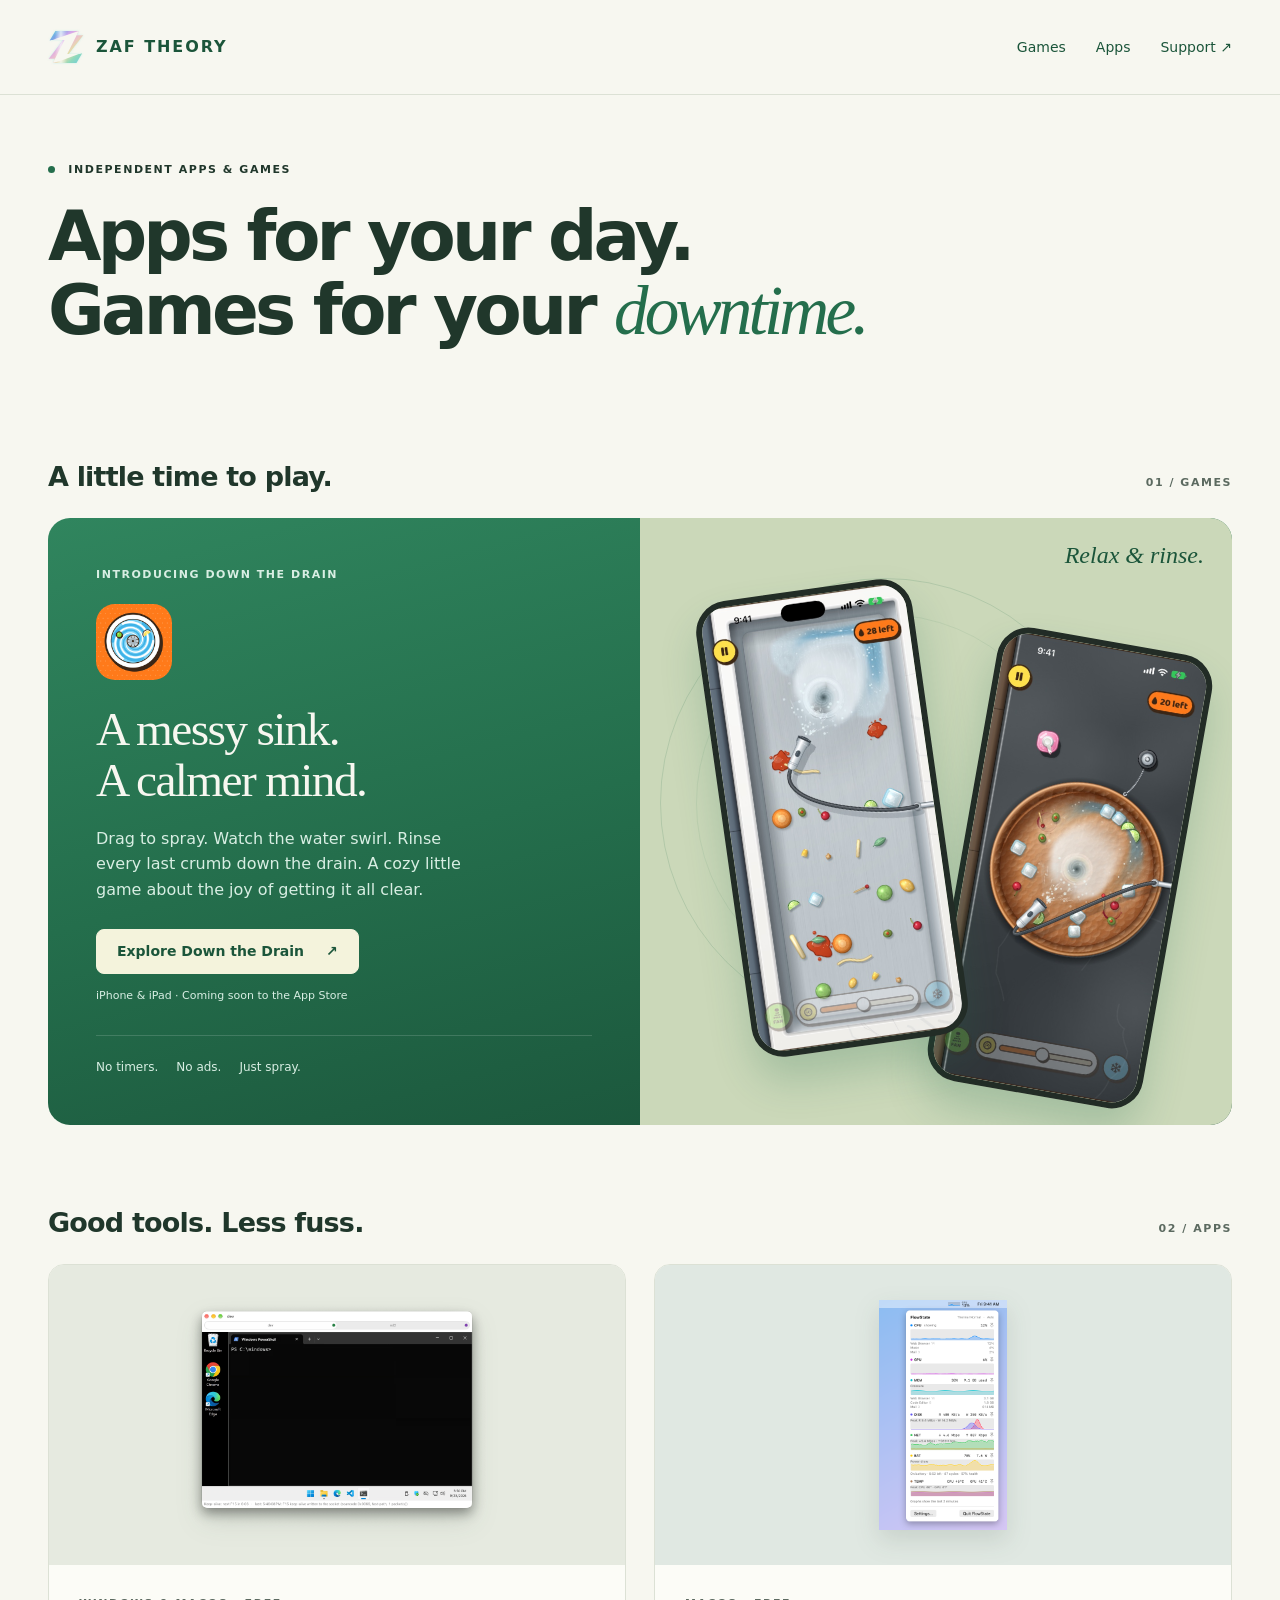
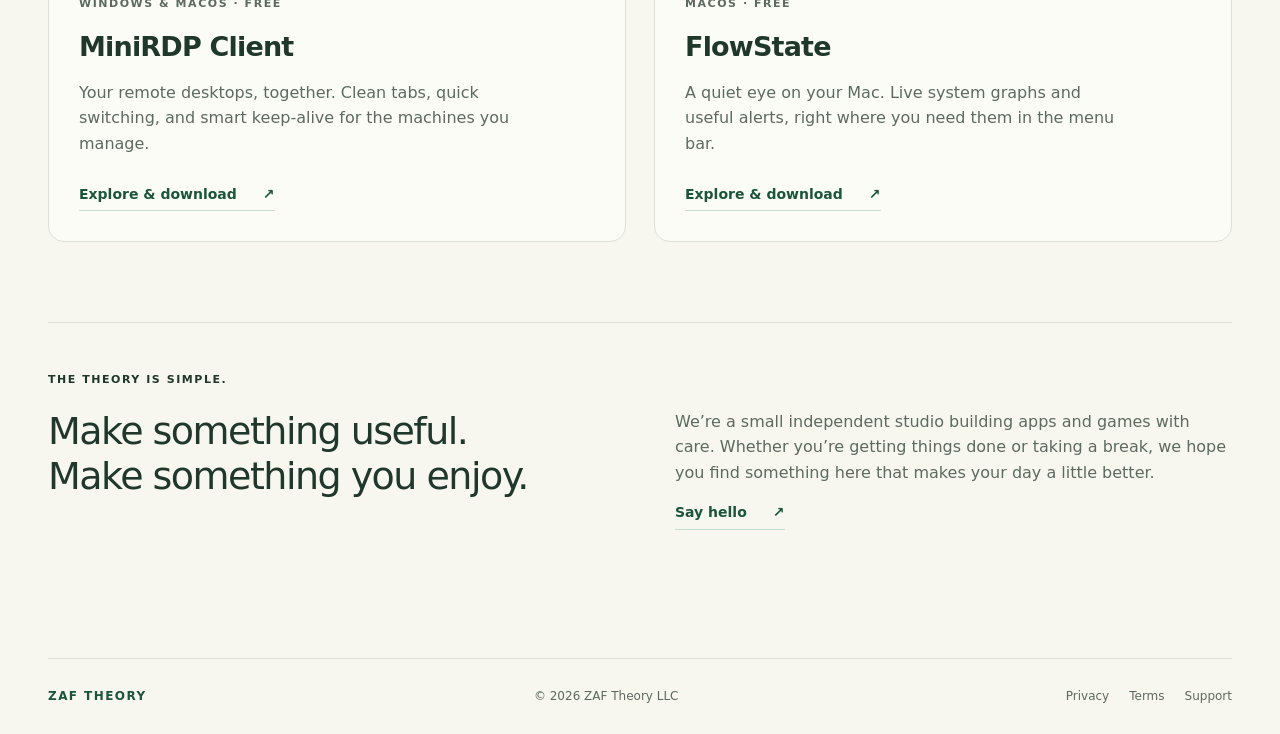
==== commit d6960e10: "Add holographic animation to the Z logo" ====
--- a/index.html
+++ b/index.html
@@ -16,7 +16,32 @@
 <body class="home-page">
 <a class="skip-link" href="#main">Skip to content</a>
 <header class="site-header">
-<a class="site-brand" href="/" aria-label="ZAF Theory home"><svg viewBox="0 0 530 488" aria-hidden="true"><polygon fill="currentColor" points="109,8 453,8 424,72 519,72 305,347 469,347 503,337 419,480 73,480 103,416 10,416 223,141 54,140 25,150"/><polygon fill="#f7f7f0" points="71,139 453,8 283,347 453,348 227,430 75,479 81,461 243,141"/></svg><span>ZAF THEORY</span></a>
+<a class="site-brand" href="/" aria-label="ZAF Theory home"><svg class="brand-hologram" viewBox="0 0 530 488" aria-hidden="true">
+<defs>
+  <linearGradient id="brand-holo-color" x1="0" y1="0" x2="1" y2="1">
+    <stop stop-color="#68e2dc"/><stop offset=".18" stop-color="#7aa6e8"/>
+    <stop offset=".34" stop-color="#d7a8ee"/><stop offset=".49" stop-color="#f0bfd2"/>
+    <stop offset=".63" stop-color="#e9dfaa"/><stop offset=".79" stop-color="#90dbbe"/>
+    <stop offset="1" stop-color="#6dcde2"/>
+  </linearGradient>
+  <linearGradient id="brand-holo-light">
+    <stop stop-color="#fff" stop-opacity="0"/><stop offset=".5" stop-color="#fff" stop-opacity=".75"/>
+    <stop offset="1" stop-color="#fff" stop-opacity="0"/>
+  </linearGradient>
+  <clipPath id="brand-holo-clip"><polygon points="109,8 453,8 424,72 519,72 305,347 469,347 503,337 419,480 73,480 103,416 10,416 223,141 54,140 25,150"/></clipPath>
+  <pattern id="brand-holo-lines" width="8" height="8" patternUnits="userSpaceOnUse">
+    <path d="M0 1H8" stroke="#263661" stroke-width="1.5"/>
+  </pattern>
+</defs>
+<g class="brand-holo-mark">
+  <polygon class="brand-holo-face" fill="url(#brand-holo-color)" points="109,8 453,8 424,72 519,72 305,347 469,347 503,337 419,480 73,480 103,416 10,416 223,141 54,140 25,150"/>
+  <g clip-path="url(#brand-holo-clip)">
+    <rect class="brand-holo-reflection" x="100" y="-100" width="180" height="700" fill="url(#brand-holo-light)"/>
+    <rect class="brand-holo-scanlines" width="530" height="488" fill="url(#brand-holo-lines)" opacity=".15"/>
+  </g>
+  <polygon class="brand-holo-fold" points="71,139 453,8 283,347 453,348 227,430 75,479 81,461 243,141"/>
+</g>
+</svg><span>ZAF THEORY</span></a>
 <nav aria-label="Main navigation"><a href="/#games">Games</a><a href="/#apps">Apps</a><a href="/support.html">Support <span aria-hidden="true">↗</span></a>
 </nav>
 </header>
--- a/styles.css
+++ b/styles.css
@@ -91,6 +91,43 @@
 .site-brand svg {
   width:36px;
   height:36px;
+}
+
+/* Iridescent reflections stay within the Z; the wordmark remains steady. */
+.site-brand .brand-hologram {
+  overflow:visible;
+  filter:drop-shadow(0 0 1px #4adbd540);
+}
+
+.brand-holo-mark {
+  transform-origin:265px 244px;
+  animation:brand-holo-float 7s ease-in-out infinite;
+}
+
+.brand-holo-face {
+  animation:brand-holo-color 9s linear infinite;
+}
+
+.brand-holo-reflection {
+  animation:brand-holo-reflect 5s ease-in-out infinite;
+}
+
+.brand-holo-fold {
+  fill:var(--bg);
+}
+
+@keyframes brand-holo-color {
+  to { filter:hue-rotate(360deg); }
+}
+
+@keyframes brand-holo-reflect {
+  0%,10% { transform:translateX(-650px); }
+  60%,100% { transform:translateX(650px); }
+}
+
+@keyframes brand-holo-float {
+  0%,100% { transform:skewY(-1deg) scale(1); }
+  50% { transform:skewY(1deg) scale(1.025); }
 }
 
 .site-brand span,.footer-wordmark {
@@ -1093,6 +1130,12 @@
   *,*::before,*::after {
     transition:none!important;
   }
+  .brand-holo-mark,.brand-holo-face,.brand-holo-reflection {
+    animation:none;
+  }
+  .brand-holo-reflection {
+    display:none;
+  }
 }
 
 /* Remote desktop screenshots retain a landscape frame on small screens. */
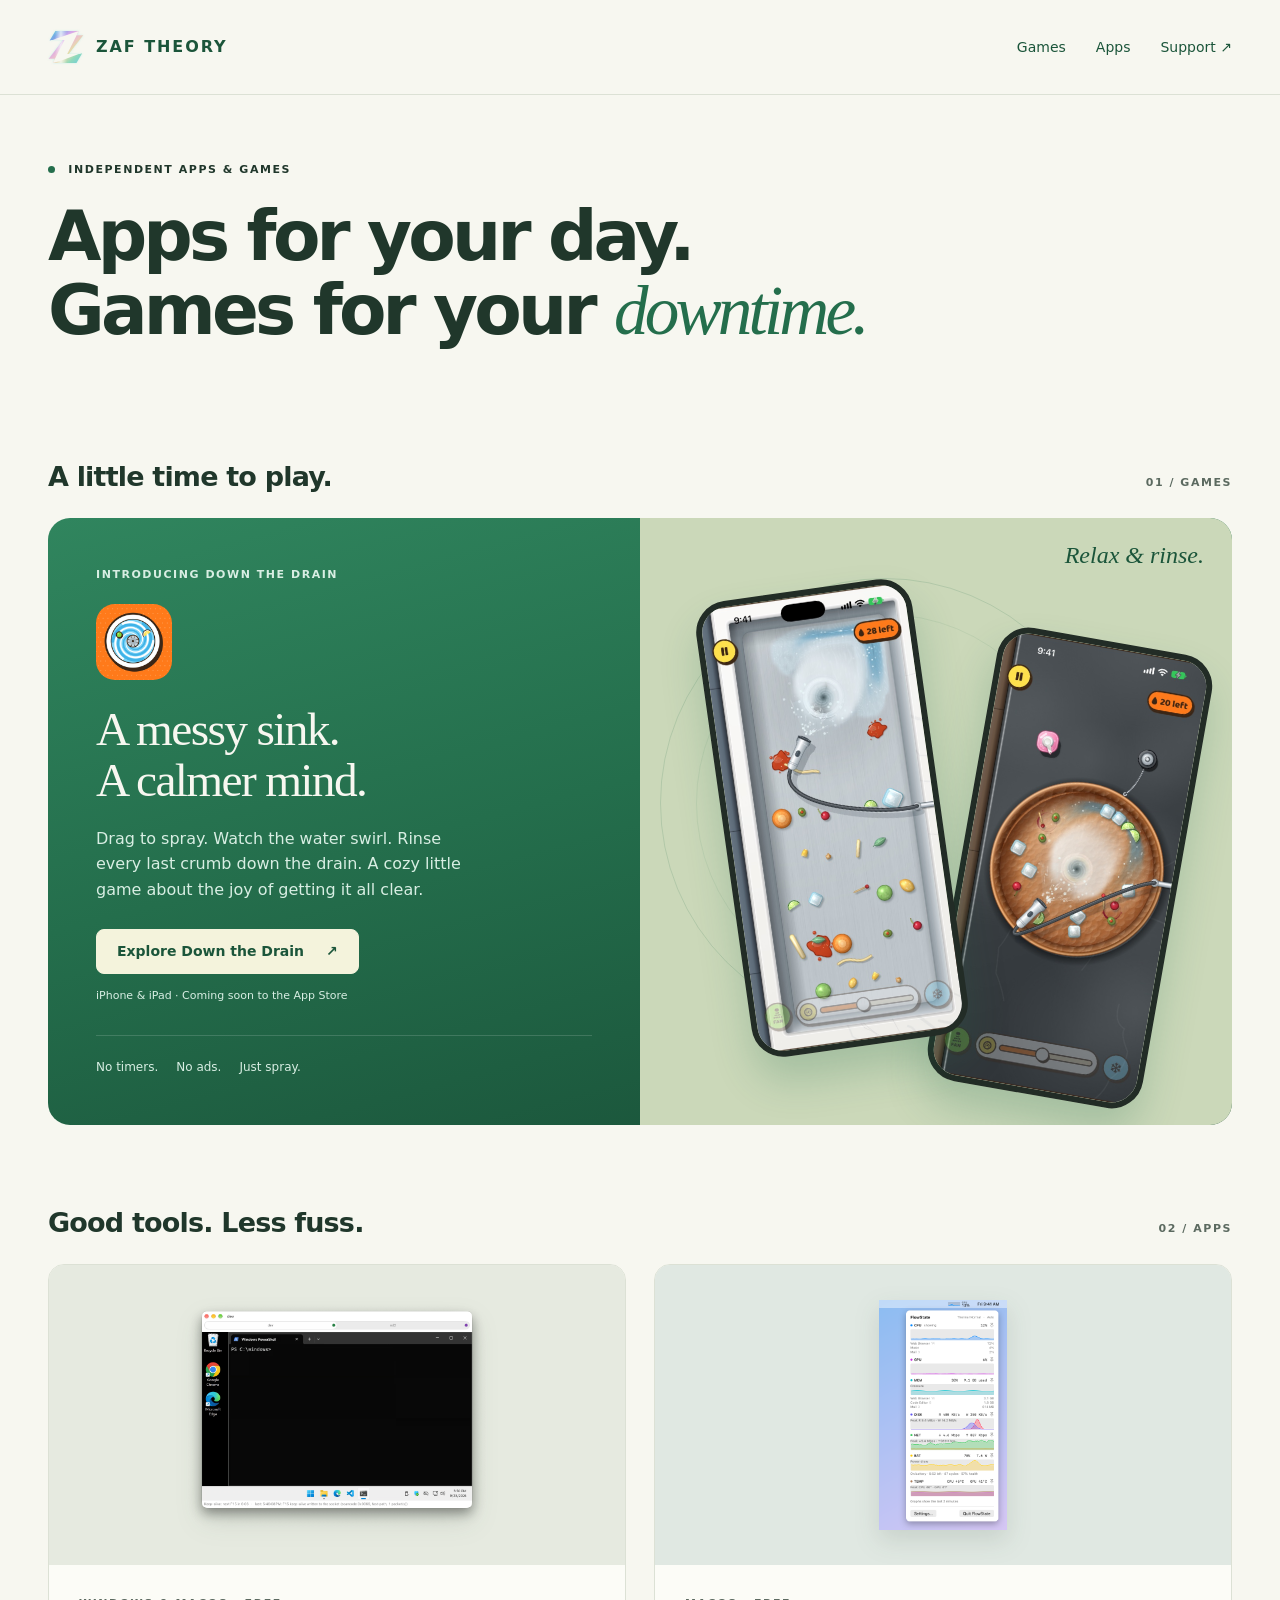
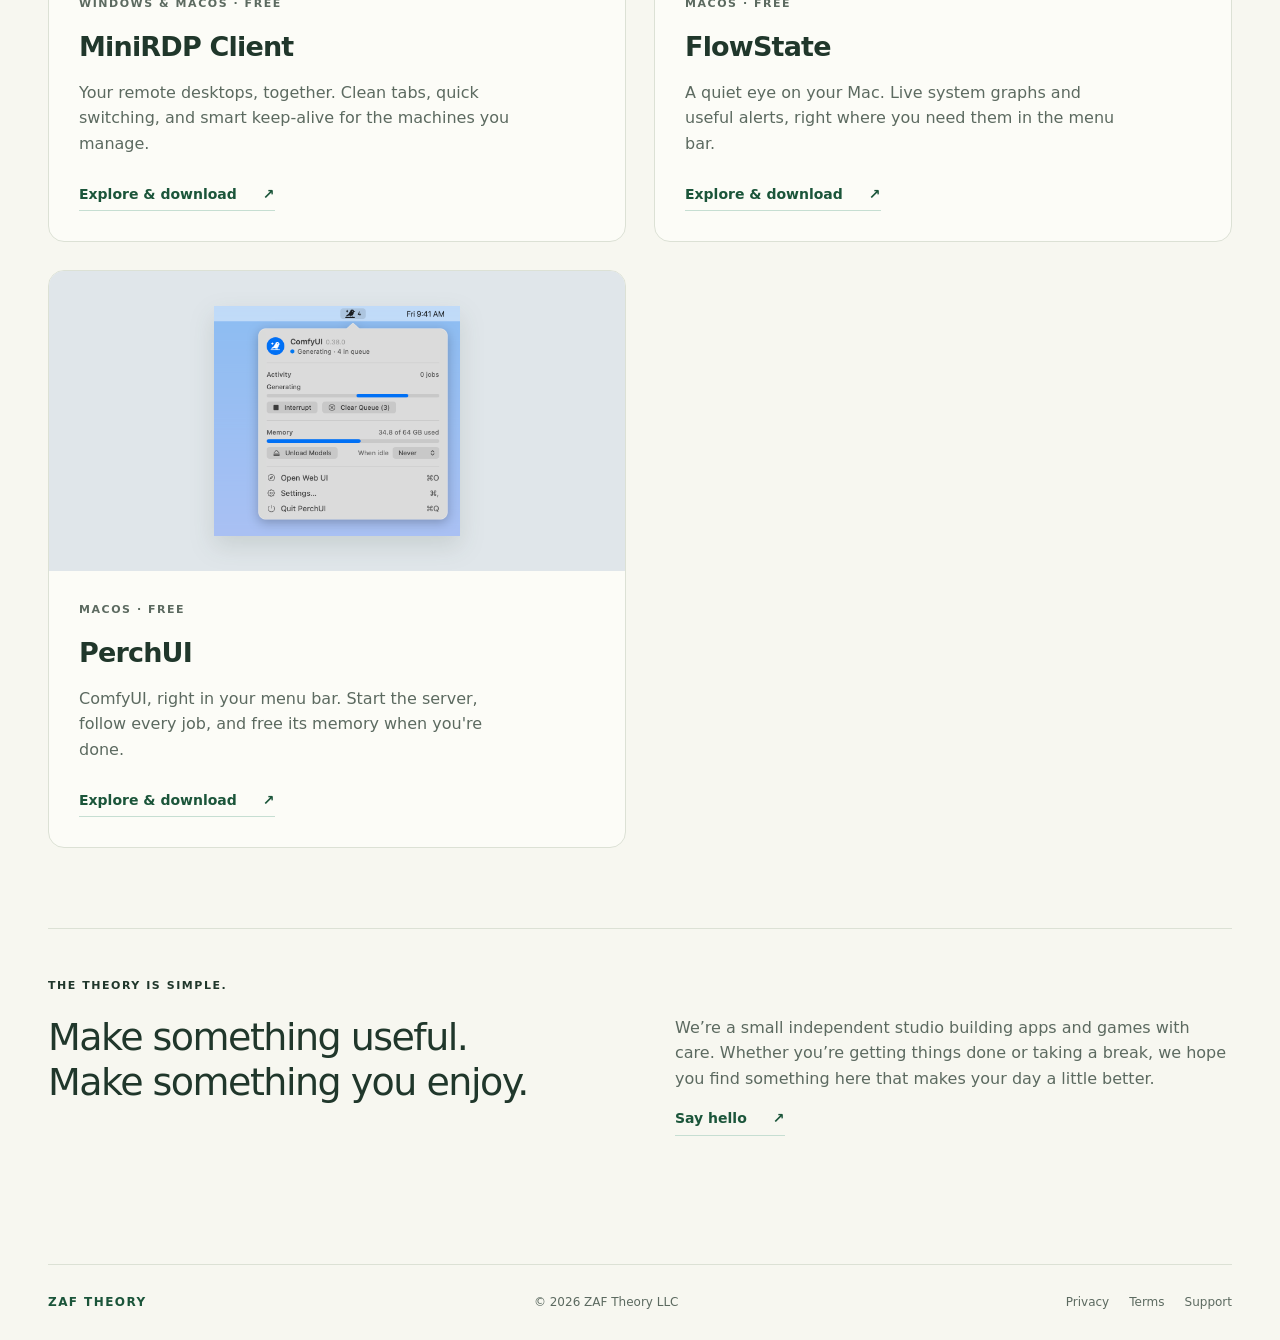
==== commit 334c8dad: "Add PerchUI to the home page and mention update checks in the privacy policy" ====
--- a/index.html
+++ b/index.html
@@ -85,6 +85,13 @@
 <p>A quiet eye on your Mac. Live system graphs and useful alerts, right where you need them in the menu bar.</p><a class="text-link" href="/flowstate.html">Explore &amp; download <span aria-hidden="true">↗</span></a>
 </div>
 </article>
+<article class="app-card"><a class="app-preview perch-preview" href="/perchui.html" aria-label="Explore PerchUI"><img src="assets/perchui/panel-light.png" alt="PerchUI hanging from its menu bar songbird while ComfyUI generates, with the queue, an Interrupt button and memory in use" loading="lazy"></a>
+<div class="app-card-copy">
+<p class="eyebrow">macOS · Free</p>
+<h3>PerchUI</h3>
+<p>ComfyUI, right in your menu bar. Start the server, follow every job, and free its memory when you're done.</p><a class="text-link" href="/perchui.html">Explore &amp; download <span aria-hidden="true">↗</span></a>
+</div>
+</article>
 </div>
 </section>
 <section class="studio-note" aria-labelledby="studio-title">
--- a/styles.css
+++ b/styles.css
@@ -438,6 +438,10 @@
   background:#e0e8e2;
 }
 
+.perch-preview {
+  background:#e0e6ea;
+}
+
 .app-preview img {
   max-height:100%;
   object-fit:contain;
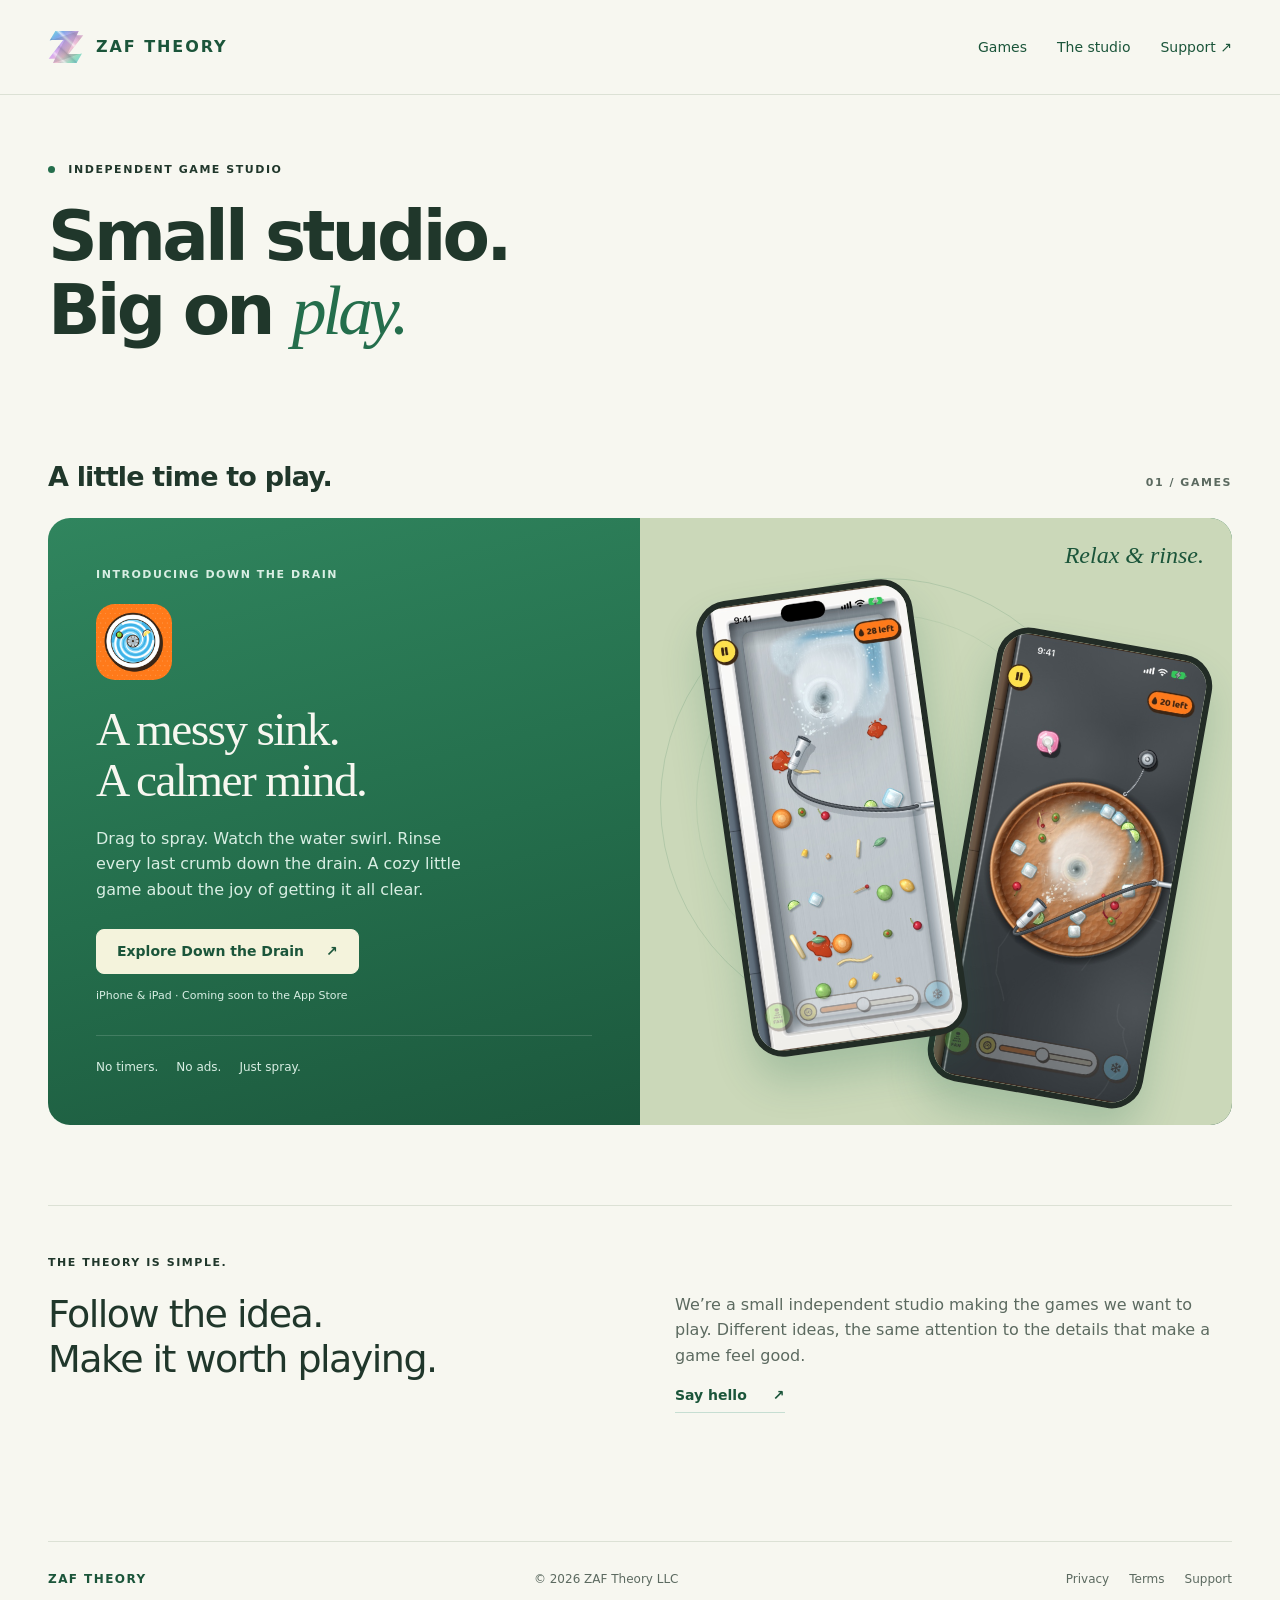
==== commit 31662815: "Focus site on games and add foil branding" ====
--- a/index.html
+++ b/index.html
@@ -3,10 +3,10 @@
 <head>
 <meta charset="utf-8">
 <meta name="viewport" content="width=device-width, initial-scale=1">
-<title>ZAF Theory — Apps for your day. Games for your downtime.</title>
-<meta name="description" content="Independent apps and games from ZAF Theory. Discover Down the Drain, MiniRDP Client, and FlowState.">
-<meta property="og:title" content="ZAF Theory — Independent apps & games">
-<meta property="og:description" content="Apps for your day. Games for your downtime.">
+<title>ZAF Theory — Independent games</title>
+<meta name="description" content="Independent games from ZAF Theory. Discover Down the Drain, a cozy sink-cleaning game for iPhone and iPad.">
+<meta property="og:title" content="ZAF Theory — Independent games">
+<meta property="og:description" content="Small studio. Big on play. Explore games from ZAF Theory.">
 <meta property="og:type" content="website">
 <meta property="og:url" content="https://zaftheory.com/">
 <meta name="theme-color" content="#246e4c">
@@ -16,39 +16,14 @@
 <body class="home-page">
 <a class="skip-link" href="#main">Skip to content</a>
 <header class="site-header">
-<a class="site-brand" href="/" aria-label="ZAF Theory home"><svg class="brand-hologram" viewBox="0 0 530 488" aria-hidden="true">
-<defs>
-  <linearGradient id="brand-holo-color" x1="0" y1="0" x2="1" y2="1">
-    <stop stop-color="#68e2dc"/><stop offset=".18" stop-color="#7aa6e8"/>
-    <stop offset=".34" stop-color="#d7a8ee"/><stop offset=".49" stop-color="#f0bfd2"/>
-    <stop offset=".63" stop-color="#e9dfaa"/><stop offset=".79" stop-color="#90dbbe"/>
-    <stop offset="1" stop-color="#6dcde2"/>
-  </linearGradient>
-  <linearGradient id="brand-holo-light">
-    <stop stop-color="#fff" stop-opacity="0"/><stop offset=".5" stop-color="#fff" stop-opacity=".75"/>
-    <stop offset="1" stop-color="#fff" stop-opacity="0"/>
-  </linearGradient>
-  <clipPath id="brand-holo-clip"><polygon points="109,8 453,8 424,72 519,72 305,347 469,347 503,337 419,480 73,480 103,416 10,416 223,141 54,140 25,150"/></clipPath>
-  <pattern id="brand-holo-lines" width="8" height="8" patternUnits="userSpaceOnUse">
-    <path d="M0 1H8" stroke="#263661" stroke-width="1.5"/>
-  </pattern>
-</defs>
-<g class="brand-holo-mark">
-  <polygon class="brand-holo-face" fill="url(#brand-holo-color)" points="109,8 453,8 424,72 519,72 305,347 469,347 503,337 419,480 73,480 103,416 10,416 223,141 54,140 25,150"/>
-  <g clip-path="url(#brand-holo-clip)">
-    <rect class="brand-holo-reflection" x="100" y="-100" width="180" height="700" fill="url(#brand-holo-light)"/>
-    <rect class="brand-holo-scanlines" width="530" height="488" fill="url(#brand-holo-lines)" opacity=".15"/>
-  </g>
-  <polygon class="brand-holo-fold" points="71,139 453,8 283,347 453,348 227,430 75,479 81,461 243,141"/>
-</g>
-</svg><span>ZAF THEORY</span></a>
-<nav aria-label="Main navigation"><a href="/#games">Games</a><a href="/#apps">Apps</a><a href="/support.html">Support <span aria-hidden="true">↗</span></a>
+<a class="site-brand" href="/" aria-label="ZAF Theory home"><img class="brand-hologram" src="assets/brand-foil.svg" alt="" width="36" height="36" aria-hidden="true"><span>ZAF THEORY</span></a>
+<nav aria-label="Main navigation"><a href="/#games">Games</a><a href="/#studio">The studio</a><a href="/support.html">Support <span aria-hidden="true">↗</span></a>
 </nav>
 </header>
 <main id="main" class="home-content">
 <section class="studio-intro" aria-labelledby="intro-title">
-<p class="eyebrow"><span class="status-dot"></span> Independent apps &amp; games</p>
-<h1 id="intro-title">Apps for your day.<br>Games for your <em>downtime.</em></h1>
+<p class="eyebrow"><span class="status-dot"></span> Independent game studio</p>
+<h1 id="intro-title">Small studio.<br>Big on <em>play.</em></h1>
 </section>
 <section id="games" aria-labelledby="games-title">
 <div class="section-heading">
@@ -66,38 +41,10 @@
 <a class="featured-art" href="/downthedrain.html" aria-label="Explore Down the Drain"><span class="art-orbit" aria-hidden="true"></span><img class="phone phone-back" src="assets/downthedrain/bar-sink.jpg" alt="" width="600" height="1304"><img class="phone phone-front" src="assets/downthedrain/kitchen.jpg" alt="Down the Drain gameplay: water carries colorful scraps toward the kitchen sink drain" width="600" height="1304"><span class="art-label" aria-hidden="true">Relax &amp; rinse.</span></a>
 </article>
 </section>
-<section id="apps" aria-labelledby="apps-title">
-<div class="section-heading">
-<h2 id="apps-title">Good tools. Less fuss.</h2><span class="eyebrow">02 / Apps</span>
-</div>
-<div class="app-grid">
-<article class="app-card"><a class="app-preview rdp-preview" href="/minirdp.html" aria-label="Explore MiniRDP Client"><img src="assets/minirdp/tabbed-sessions.png" alt="MiniRDP Client with multiple remote desktops organized in tabs" loading="lazy"></a>
-<div class="app-card-copy">
-<p class="eyebrow">Windows &amp; macOS · Free</p>
-<h3>MiniRDP Client</h3>
-<p>Your remote desktops, together. Clean tabs, quick switching, and smart keep-alive for the machines you manage.</p><a class="text-link" href="/minirdp.html">Explore &amp; download <span aria-hidden="true">↗</span></a>
-</div>
-</article>
-<article class="app-card"><a class="app-preview flow-preview" href="/flowstate.html" aria-label="Explore FlowState"><img src="assets/flowstate/everyday-light.png" alt="FlowState menu bar monitor with graphs for CPU, memory, network, and battery" loading="lazy"></a>
-<div class="app-card-copy">
-<p class="eyebrow">macOS · Free</p>
-<h3>FlowState</h3>
-<p>A quiet eye on your Mac. Live system graphs and useful alerts, right where you need them in the menu bar.</p><a class="text-link" href="/flowstate.html">Explore &amp; download <span aria-hidden="true">↗</span></a>
-</div>
-</article>
-<article class="app-card"><a class="app-preview perch-preview" href="/perchui.html" aria-label="Explore PerchUI"><img src="assets/perchui/panel-light.png" alt="PerchUI hanging from its menu bar songbird while ComfyUI generates, with the queue, an Interrupt button and memory in use" loading="lazy"></a>
-<div class="app-card-copy">
-<p class="eyebrow">macOS · Free</p>
-<h3>PerchUI</h3>
-<p>ComfyUI, right in your menu bar. Start the server, follow every job, and free its memory when you're done.</p><a class="text-link" href="/perchui.html">Explore &amp; download <span aria-hidden="true">↗</span></a>
-</div>
-</article>
-</div>
-</section>
-<section class="studio-note" aria-labelledby="studio-title">
+<section id="studio" class="studio-note" aria-labelledby="studio-title">
 <p class="eyebrow">The theory is simple.</p>
-<h2 id="studio-title">Make something useful.<br>Make something you enjoy.</h2>
-<p>We’re a small independent studio building apps and games with care. Whether you’re getting things done or taking a break, we hope you find something here that makes your day a little better.</p><a class="text-link" href="/support.html">Say hello <span aria-hidden="true">↗</span></a>
+<h2 id="studio-title">Follow the idea.<br>Make it worth playing.</h2>
+<p>We’re a small independent studio making the games we want to play. Different ideas, the same attention to the details that make a game feel good.</p><a class="text-link" href="/support.html">Say hello <span aria-hidden="true">↗</span></a>
 </section>
 <footer class="site-footer"><a class="footer-wordmark" href="/">ZAF THEORY</a>
 <p>© 2026 ZAF Theory LLC</p>
--- a/styles.css
+++ b/styles.css
@@ -88,46 +88,10 @@
   color:var(--emerald-dark);
 }
 
-.site-brand svg {
+.site-brand .brand-hologram {
+  display:block;
   width:36px;
   height:36px;
-}
-
-/* Iridescent reflections stay within the Z; the wordmark remains steady. */
-.site-brand .brand-hologram {
-  overflow:visible;
-  filter:drop-shadow(0 0 1px #4adbd540);
-}
-
-.brand-holo-mark {
-  transform-origin:265px 244px;
-  animation:brand-holo-float 7s ease-in-out infinite;
-}
-
-.brand-holo-face {
-  animation:brand-holo-color 9s linear infinite;
-}
-
-.brand-holo-reflection {
-  animation:brand-holo-reflect 5s ease-in-out infinite;
-}
-
-.brand-holo-fold {
-  fill:var(--bg);
-}
-
-@keyframes brand-holo-color {
-  to { filter:hue-rotate(360deg); }
-}
-
-@keyframes brand-holo-reflect {
-  0%,10% { transform:translateX(-650px); }
-  60%,100% { transform:translateX(650px); }
-}
-
-@keyframes brand-holo-float {
-  0%,100% { transform:skewY(-1deg) scale(1); }
-  50% { transform:skewY(1deg) scale(1.025); }
 }
 
 .site-brand span,.footer-wordmark {
@@ -968,7 +932,7 @@
   .site-brand span {
     font-size:12px;
   }
-  .site-brand svg {
+  .site-brand .brand-hologram {
     width:29px;
     height:29px;
   }
@@ -1099,6 +1063,9 @@
 }
 
 @media(max-width:380px) {
+  .site-header {
+    flex-wrap:wrap;
+  }
   .site-header nav {
     gap:10px;
   }
@@ -1133,12 +1100,6 @@
   }
   *,*::before,*::after {
     transition:none!important;
-  }
-  .brand-holo-mark,.brand-holo-face,.brand-holo-reflection {
-    animation:none;
-  }
-  .brand-holo-reflection {
-    display:none;
   }
 }
 
